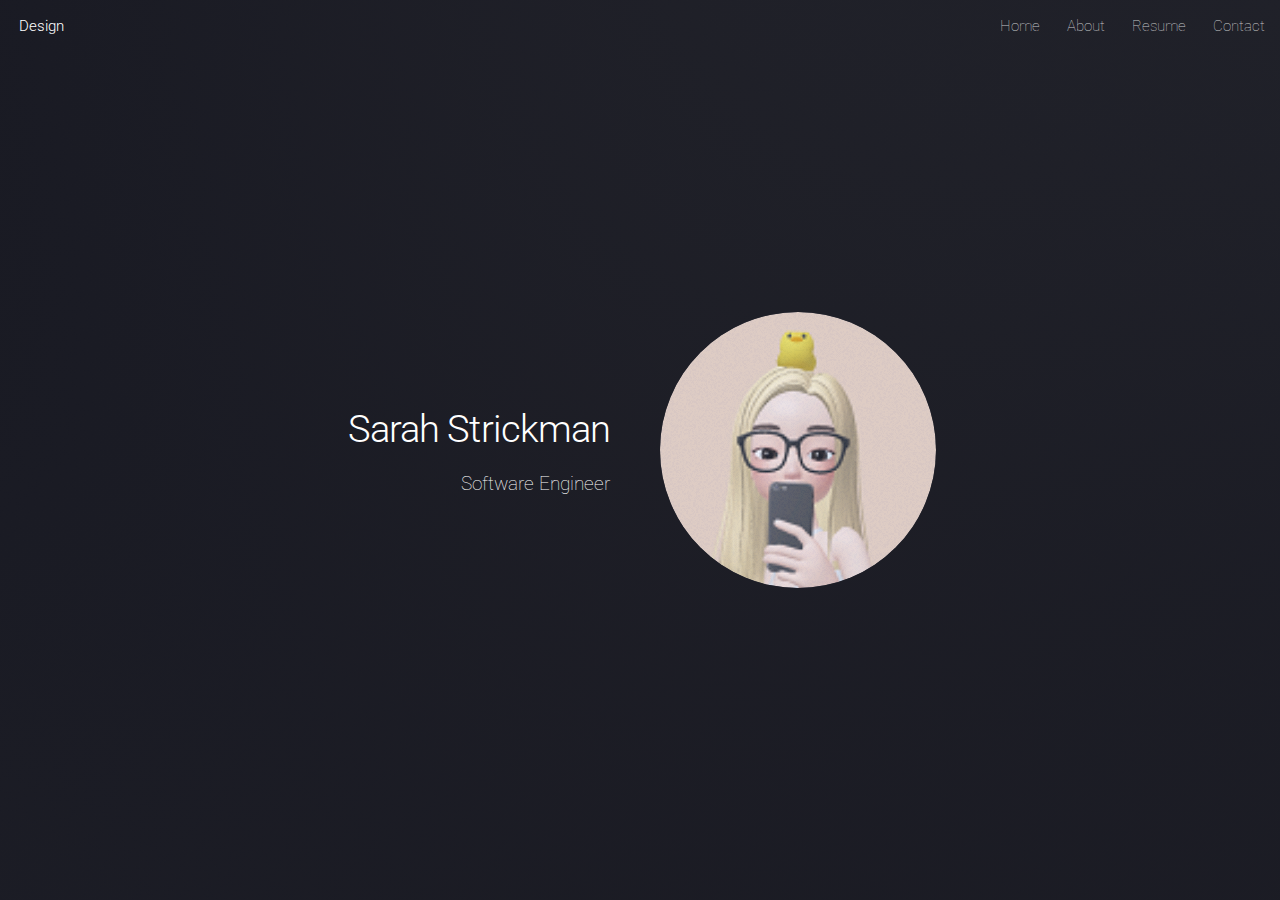
==== index.html @ 277a955d "menu re-organized" ====
<!DOCTYPE HTML>
<!--
	Landed by HTML5 UP
	html5up.net | @ajlkn
	Free for personal and commercial use under the CCA 3.0 license (html5up.net/license)
-->
<html>
	<head>
		<title>Sarah Strickman</title>
		<meta charset="utf-8" />
		<meta name="viewport" content="width=device-width, initial-scale=1, user-scalable=no" />
		<link rel="stylesheet" href="assets/css/main.css" />
		<noscript><link rel="stylesheet" href="assets/css/noscript.css" /></noscript>
	</head>
	<body class="is-preload landing">
		<div id="page-wrapper">

			<!-- Header -->
				<header id="header">
					<h1 id="logo"><a href="https://html5up.net/">Design</a></h1>
					<nav id="nav">
						<ul>
							<li><a href="index.html">Home</a></li>
							<li><a href="#">About</a></li>
							<li>
                <a href="elements.html">Resume</a>
                <ul>
									<li><a href="left-sidebar.html">Education</a></li>
									<li><a href="right-sidebar.html">Experience</a></li>
									<li><a href="no-sidebar.html">Projects</a></li>
									<li>
										<a href="#">Submenu</a>
										<ul>
											<li><a href="#">Option 1</a></li>
											<li><a href="#">Option 2</a></li>
											<li><a href="#">Option 3</a></li>
											<li><a href="#">Option 4</a></li>
										</ul>
									</li>
								</ul>
              </li>
              <li><a href="index.html">Contact</a></li>
							<!-- <li><a href="https://www.linkedin.com/in/sarahstrickman" class="button primary">LinkedIn</a></li> -->
						</ul>
					</nav>
				</header>

			<!-- Banner -->
				<section id="banner">
					<div class="content">
						<header>
							<h2>Sarah Strickman</h2>
							<p>Software Engineer</p>
						</header>
						<span class="image"><img src="images/avatar-zepeto.png" alt="" /></span>
					</div>
					<!-- <a href="#one" class="goto-next scrolly">Next</a> -->
				</section>

			<!-- One -->
				<!-- <section id="one" class="spotlight style1 bottom">
					<span class="image fit main"><img src="images/pic02.jpg" alt="" /></span>
					<div class="content">
						<div class="container">
							<div class="row">
								<div class="col-4 col-12-medium">
									<header>
										<h2>Odio faucibus ipsum integer consequat</h2>
										<p>Nascetur eu nibh vestibulum amet gravida nascetur praesent</p>
									</header>
								</div>
								<div class="col-4 col-12-medium">
									<p>Feugiat accumsan lorem eu ac lorem amet sed accumsan donec.
									Blandit orci porttitor semper. Arcu phasellus tortor enim mi
									nisi praesent dolor adipiscing. Integer mi sed nascetur cep aliquet
									augue varius tempus lobortis porttitor accumsan consequat
									adipiscing lorem dolor.</p>
								</div>
								<div class="col-4 col-12-medium">
									<p>Morbi enim nascetur et placerat lorem sed iaculis neque ante
									adipiscing adipiscing metus massa. Blandit orci porttitor semper.
									Arcu phasellus tortor enim mi mi nisi praesent adipiscing. Integer
									mi sed nascetur cep aliquet augue varius tempus. Feugiat lorem
									ipsum dolor nullam.</p>
								</div>
							</div>
						</div>
					</div>
					<a href="#two" class="goto-next scrolly">Next</a>
				</section> -->

			<!-- Two -->
				<!-- <section id="two" class="spotlight style2 right">
					<span class="image fit main"><img src="images/pic03.jpg" alt="" /></span>
					<div class="content">
						<header>
							<h2>Interdum amet non magna accumsan</h2>
							<p>Nunc commodo accumsan eget id nisi eu col volutpat magna</p>
						</header>
						<p>Feugiat accumsan lorem eu ac lorem amet ac arcu phasellus tortor enim mi mi nisi praesent adipiscing. Integer mi sed nascetur cep aliquet augue varius tempus lobortis porttitor lorem et accumsan consequat adipiscing lorem.</p>
						<ul class="actions">
							<li><a href="#" class="button">Learn More</a></li>
						</ul>
					</div>
					<a href="#three" class="goto-next scrolly">Next</a>
				</section> -->

			<!-- Three -->
				<!-- <section id="three" class="spotlight style3 left">
					<span class="image fit main bottom"><img src="images/pic04.jpg" alt="" /></span>
					<div class="content">
						<header>
							<h2>Interdum felis blandit praesent sed augue</h2>
							<p>Accumsan integer ultricies aliquam vel massa sapien phasellus</p>
						</header>
						<p>Feugiat accumsan lorem eu ac lorem amet ac arcu phasellus tortor enim mi mi nisi praesent adipiscing. Integer mi sed nascetur cep aliquet augue varius tempus lobortis porttitor lorem et accumsan consequat adipiscing lorem.</p>
						<ul class="actions">
							<li><a href="#" class="button">Learn More</a></li>
						</ul>
					</div>
					<a href="#four" class="goto-next scrolly">Next</a>
				</section> -->

			<!-- Four -->
				<!-- <section id="four" class="wrapper style1 special fade-up">
					<div class="container">
						<header class="major">
							<h2>Accumsan sed tempus adipiscing blandit</h2>
							<p>Iaculis ac volutpat vis non enim gravida nisi faucibus posuere arcu consequat</p>
						</header>
						<div class="box alt">
							<div class="row gtr-uniform">
								<section class="col-4 col-6-medium col-12-xsmall">
									<span class="icon solid alt major fa-chart-area"></span>
									<h3>Ipsum sed commodo</h3>
									<p>Feugiat accumsan lorem eu ac lorem amet accumsan donec. Blandit orci porttitor.</p>
								</section>
								<section class="col-4 col-6-medium col-12-xsmall">
									<span class="icon solid alt major fa-comment"></span>
									<h3>Eleifend lorem ornare</h3>
									<p>Feugiat accumsan lorem eu ac lorem amet accumsan donec. Blandit orci porttitor.</p>
								</section>
								<section class="col-4 col-6-medium col-12-xsmall">
									<span class="icon solid alt major fa-flask"></span>
									<h3>Cubilia cep lobortis</h3>
									<p>Feugiat accumsan lorem eu ac lorem amet accumsan donec. Blandit orci porttitor.</p>
								</section>
								<section class="col-4 col-6-medium col-12-xsmall">
									<span class="icon solid alt major fa-paper-plane"></span>
									<h3>Non semper interdum</h3>
									<p>Feugiat accumsan lorem eu ac lorem amet accumsan donec. Blandit orci porttitor.</p>
								</section>
								<section class="col-4 col-6-medium col-12-xsmall">
									<span class="icon solid alt major fa-file"></span>
									<h3>Odio laoreet accumsan</h3>
									<p>Feugiat accumsan lorem eu ac lorem amet accumsan donec. Blandit orci porttitor.</p>
								</section>
								<section class="col-4 col-6-medium col-12-xsmall">
									<span class="icon solid alt major fa-lock"></span>
									<h3>Massa arcu accumsan</h3>
									<p>Feugiat accumsan lorem eu ac lorem amet accumsan donec. Blandit orci porttitor.</p>
								</section>
							</div>
						</div>
						<footer class="major">
							<ul class="actions special">
								<li><a href="#" class="button">Magna sed feugiat</a></li>
							</ul>
						</footer>
					</div>
				</section> -->

			<!-- Five -->
				<!-- <section id="five" class="wrapper style2 special fade">
					<div class="container">
						<header>
							<h2>Magna faucibus lorem diam</h2>
							<p>Ante metus praesent faucibus ante integer id accumsan eleifend</p>
						</header>
						<form method="post" action="#" class="cta">
							<div class="row gtr-uniform gtr-50">
								<div class="col-8 col-12-xsmall"><input type="email" name="email" id="email" placeholder="Your Email Address" /></div>
								<div class="col-4 col-12-xsmall"><input type="submit" value="Get Started" class="fit primary" /></div>
							</div>
						</form>
					</div>
				</section> -->

			<!-- Footer -->
				<!-- <footer id="footer">
					<ul class="icons">
						<li><a href="#" class="icon brands alt fa-twitter"><span class="label">Twitter</span></a></li>
						<li><a href="#" class="icon brands alt fa-facebook-f"><span class="label">Facebook</span></a></li>
						<li><a href="#" class="icon brands alt fa-linkedin-in"><span class="label">LinkedIn</span></a></li>
						<li><a href="#" class="icon brands alt fa-instagram"><span class="label">Instagram</span></a></li>
						<li><a href="#" class="icon brands alt fa-github"><span class="label">GitHub</span></a></li>
						<li><a href="#" class="icon solid alt fa-envelope"><span class="label">Email</span></a></li>
					</ul>
					<ul class="copyright">
						<li>&copy; Untitled. All rights reserved.</li><li>Design: <a href="http://html5up.net">HTML5 UP</a></li>
					</ul>
				</footer> -->

		</div>

		<!-- Scripts -->
			<script src="assets/js/jquery.min.js"></script>
			<script src="assets/js/jquery.scrolly.min.js"></script>
			<script src="assets/js/jquery.dropotron.min.js"></script>
			<script src="assets/js/jquery.scrollex.min.js"></script>
			<script src="assets/js/browser.min.js"></script>
			<script src="assets/js/breakpoints.min.js"></script>
			<script src="assets/js/util.js"></script>
			<script src="assets/js/main.js"></script>

	</body>
</html>
---- assets/css/main.css ----
@import url("fontawesome-all.min.css");
@import url("https://fonts.googleapis.com/css?family=Roboto:100,300,100italic,300italic");

/*
	Landed by HTML5 UP
	html5up.net | @ajlkn
	Free for personal and commercial use under the CCA 3.0 license (html5up.net/license)
*/

html, body, div, span, applet, object,
iframe, h1, h2, h3, h4, h5, h6, p, blockquote,
pre, a, abbr, acronym, address, big, cite,
code, del, dfn, em, img, ins, kbd, q, s, samp,
small, strike, strong, sub, sup, tt, var, b,
u, i, center, dl, dt, dd, ol, ul, li, fieldset,
form, label, legend, table, caption, tbody,
tfoot, thead, tr, th, td, article, aside,
canvas, details, embed, figure, figcaption,
footer, header, hgroup, menu, nav, output, ruby,
section, summary, time, mark, audio, video {
	margin: 0;
	padding: 0;
	border: 0;
	font-size: 100%;
	font: inherit;
	vertical-align: baseline;}

article, aside, details, figcaption, figure,
footer, header, hgroup, menu, nav, section {
	display: block;}

body {
	line-height: 1;
}

ol, ul {
	list-style: none;
}

blockquote, q {
	quotes: none;
}

	blockquote:before, blockquote:after, q:before, q:after {
		content: '';
		content: none;
	}

table {
	border-collapse: collapse;
	border-spacing: 0;
}

body {
	-webkit-text-size-adjust: none;
}

mark {
	background-color: transparent;
	color: inherit;
}

input::-moz-focus-inner {
	border: 0;
	padding: 0;
}

input, select, textarea {
	-moz-appearance: none;
	-webkit-appearance: none;
	-ms-appearance: none;
	appearance: none;
}

/* Basic */

	html {
		box-sizing: border-box;
	}

	*, *:before, *:after {
		box-sizing: inherit;
	}

	html, body {
		background: #1c1d26;
	}

	body.is-preload *, body.is-preload *:before, body.is-preload *:after {
		-moz-animation: none !important;
		-webkit-animation: none !important;
		-ms-animation: none !important;
		animation: none !important;
		-moz-transition: none !important;
		-webkit-transition: none !important;
		-ms-transition: none !important;
		transition: none !important;
	}

	body, input, select, textarea {
		color: rgba(255, 255, 255, 0.75);
		font-family: "Roboto", Helvetica, sans-serif;
		font-size: 15pt;
		font-weight: 100;
		line-height: 1.75em;
	}

	a {
		-moz-transition: border-color 0.2s ease-in-out, color 0.2s ease-in-out;
		-webkit-transition: border-color 0.2s ease-in-out, color 0.2s ease-in-out;
		-ms-transition: border-color 0.2s ease-in-out, color 0.2s ease-in-out;
		transition: border-color 0.2s ease-in-out, color 0.2s ease-in-out;
		border-bottom: dotted 1px;
		color: #e44c65;
		text-decoration: none;
	}

		a:hover {
			color: #e44c65 !important;
			border-bottom-color: transparent;
		}

	strong, b {
		color: #ffffff;
		font-weight: 300;
	}

	em, i {
		font-style: italic;
	}

	p {
		margin: 0 0 2em 0;
	}

	h1, h2, h3, h4, h5, h6 {
		color: #ffffff;
		font-weight: 300;
		line-height: 1em;
		margin: 0 0 1em 0;
	}

		h1 a, h2 a, h3 a, h4 a, h5 a, h6 a {
			color: inherit;
			border: 0;
		}

	h2 {
		font-size: 2em;
		line-height: 1.5em;
		letter-spacing: -0.025em;
	}

	h3 {
		font-size: 1.35em;
		line-height: 1.5em;
	}

	h4 {
		font-size: 1.1em;
		line-height: 1.5em;
	}

	h5 {
		font-size: 0.9em;
		line-height: 1.5em;
	}

	h6 {
		font-size: 0.7em;
		line-height: 1.5em;
	}

	sub {
		font-size: 0.8em;
		position: relative;
		top: 0.5em;
	}

	sup {
		font-size: 0.8em;
		position: relative;
		top: -0.5em;
	}

	hr {
		border: 0;
		border-bottom: solid 1px rgba(255, 255, 255, 0.3);
		margin: 3em 0;
	}

		hr.major {
			margin: 4em 0;
		}

	blockquote {
		border-left: solid 4px rgba(255, 255, 255, 0.3);
		font-style: italic;
		margin: 0 0 2em 0;
		padding: 0.5em 0 0.5em 2em;
	}

	code {
		background: rgba(255, 255, 255, 0.075);
		border-radius: 4px;
		font-family: "Courier New", monospace;
		font-size: 0.9em;
		margin: 0 0.25em;
		padding: 0.25em 0.65em;
	}

	pre {
		-webkit-overflow-scrolling: touch;
		font-family: "Courier New", monospace;
		font-size: 0.9em;
		margin: 0 0 2em 0;
	}

		pre code {
			display: block;
			line-height: 1.75em;
			padding: 1em 1.5em;
			overflow-x: auto;
		}

	.align-left {
		text-align: left;
	}

	.align-center {
		text-align: center;
	}

	.align-right {
		text-align: right;
	}

/* Loader */

	@-moz-keyframes spinner-show {
		0% {
			opacity: 0;
		}

		100% {
			opacity: 1;
		}
	}

	@-webkit-keyframes spinner-show {
		0% {
			opacity: 0;
		}

		100% {
			opacity: 1;
		}
	}

	@-ms-keyframes spinner-show {
		0% {
			opacity: 0;
		}

		100% {
			opacity: 1;
		}
	}

	@keyframes spinner-show {
		0% {
			opacity: 0;
		}

		100% {
			opacity: 1;
		}
	}

	@-moz-keyframes spinner-hide {
		0% {
			color: rgba(255, 255, 255, 0.15);
			z-index: 100001;
			-moz-transform: scale(1) rotate(0deg);
			-webkit-transform: scale(1) rotate(0deg);
			-ms-transform: scale(1) rotate(0deg);
			transform: scale(1) rotate(0deg);
		}

		99% {
			color: #1c1d26;
			z-index: 100001;
			-moz-transform: scale(0.5) rotate(360deg);
			-webkit-transform: scale(0.5) rotate(360deg);
			-ms-transform: scale(0.5) rotate(360deg);
			transform: scale(0.5) rotate(360deg);
		}

		100% {
			color: #1c1d26;
			z-index: -1;
			-moz-transform: scale(0.5) rotate(360deg);
			-webkit-transform: scale(0.5) rotate(360deg);
			-ms-transform: scale(0.5) rotate(360deg);
			transform: scale(0.5) rotate(360deg);
		}
	}

	@-webkit-keyframes spinner-hide {
		0% {
			color: rgba(255, 255, 255, 0.15);
			z-index: 100001;
			-moz-transform: scale(1) rotate(0deg);
			-webkit-transform: scale(1) rotate(0deg);
			-ms-transform: scale(1) rotate(0deg);
			transform: scale(1) rotate(0deg);
		}

		99% {
			color: #1c1d26;
			z-index: 100001;
			-moz-transform: scale(0.5) rotate(360deg);
			-webkit-transform: scale(0.5) rotate(360deg);
			-ms-transform: scale(0.5) rotate(360deg);
			transform: scale(0.5) rotate(360deg);
		}

		100% {
			color: #1c1d26;
			z-index: -1;
			-moz-transform: scale(0.5) rotate(360deg);
			-webkit-transform: scale(0.5) rotate(360deg);
			-ms-transform: scale(0.5) rotate(360deg);
			transform: scale(0.5) rotate(360deg);
		}
	}

	@-ms-keyframes spinner-hide {
		0% {
			color: rgba(255, 255, 255, 0.15);
			z-index: 100001;
			-moz-transform: scale(1) rotate(0deg);
			-webkit-transform: scale(1) rotate(0deg);
			-ms-transform: scale(1) rotate(0deg);
			transform: scale(1) rotate(0deg);
		}

		99% {
			color: #1c1d26;
			z-index: 100001;
			-moz-transform: scale(0.5) rotate(360deg);
			-webkit-transform: scale(0.5) rotate(360deg);
			-ms-transform: scale(0.5) rotate(360deg);
			transform: scale(0.5) rotate(360deg);
		}

		100% {
			color: #1c1d26;
			z-index: -1;
			-moz-transform: scale(0.5) rotate(360deg);
			-webkit-transform: scale(0.5) rotate(360deg);
			-ms-transform: scale(0.5) rotate(360deg);
			transform: scale(0.5) rotate(360deg);
		}
	}

	@keyframes spinner-hide {
		0% {
			color: rgba(255, 255, 255, 0.15);
			z-index: 100001;
			-moz-transform: scale(1) rotate(0deg);
			-webkit-transform: scale(1) rotate(0deg);
			-ms-transform: scale(1) rotate(0deg);
			transform: scale(1) rotate(0deg);
		}

		99% {
			color: #1c1d26;
			z-index: 100001;
			-moz-transform: scale(0.5) rotate(360deg);
			-webkit-transform: scale(0.5) rotate(360deg);
			-ms-transform: scale(0.5) rotate(360deg);
			transform: scale(0.5) rotate(360deg);
		}

		100% {
			color: #1c1d26;
			z-index: -1;
			-moz-transform: scale(0.5) rotate(360deg);
			-webkit-transform: scale(0.5) rotate(360deg);
			-ms-transform: scale(0.5) rotate(360deg);
			transform: scale(0.5) rotate(360deg);
		}
	}

	@-moz-keyframes spinner-rotate {
		0% {
			-moz-transform: scale(1) rotate(0deg);
			-webkit-transform: scale(1) rotate(0deg);
			-ms-transform: scale(1) rotate(0deg);
			transform: scale(1) rotate(0deg);
		}

		100% {
			-moz-transform: scale(1) rotate(360deg);
			-webkit-transform: scale(1) rotate(360deg);
			-ms-transform: scale(1) rotate(360deg);
			transform: scale(1) rotate(360deg);
		}
	}

	@-webkit-keyframes spinner-rotate {
		0% {
			-moz-transform: scale(1) rotate(0deg);
			-webkit-transform: scale(1) rotate(0deg);
			-ms-transform: scale(1) rotate(0deg);
			transform: scale(1) rotate(0deg);
		}

		100% {
			-moz-transform: scale(1) rotate(360deg);
			-webkit-transform: scale(1) rotate(360deg);
			-ms-transform: scale(1) rotate(360deg);
			transform: scale(1) rotate(360deg);
		}
	}

	@-ms-keyframes spinner-rotate {
		0% {
			-moz-transform: scale(1) rotate(0deg);
			-webkit-transform: scale(1) rotate(0deg);
			-ms-transform: scale(1) rotate(0deg);
			transform: scale(1) rotate(0deg);
		}

		100% {
			-moz-transform: scale(1) rotate(360deg);
			-webkit-transform: scale(1) rotate(360deg);
			-ms-transform: scale(1) rotate(360deg);
			transform: scale(1) rotate(360deg);
		}
	}

	@keyframes spinner-rotate {
		0% {
			-moz-transform: scale(1) rotate(0deg);
			-webkit-transform: scale(1) rotate(0deg);
			-ms-transform: scale(1) rotate(0deg);
			transform: scale(1) rotate(0deg);
		}

		100% {
			-moz-transform: scale(1) rotate(360deg);
			-webkit-transform: scale(1) rotate(360deg);
			-ms-transform: scale(1) rotate(360deg);
			transform: scale(1) rotate(360deg);
		}
	}

	@-moz-keyframes overlay-hide {
		0% {
			opacity: 1;
			z-index: 100000;
		}

		15% {
			opacity: 1;
			z-index: 100000;
		}

		99% {
			opacity: 0;
			z-index: 100000;
		}

		100% {
			opacity: 0;
			z-index: -1;
		}
	}

	@-webkit-keyframes overlay-hide {
		0% {
			opacity: 1;
			z-index: 100000;
		}

		15% {
			opacity: 1;
			z-index: 100000;
		}

		99% {
			opacity: 0;
			z-index: 100000;
		}

		100% {
			opacity: 0;
			z-index: -1;
		}
	}

	@-ms-keyframes overlay-hide {
		0% {
			opacity: 1;
			z-index: 100000;
		}

		15% {
			opacity: 1;
			z-index: 100000;
		}

		99% {
			opacity: 0;
			z-index: 100000;
		}

		100% {
			opacity: 0;
			z-index: -1;
		}
	}

	@keyframes overlay-hide {
		0% {
			opacity: 1;
			z-index: 100000;
		}

		15% {
			opacity: 1;
			z-index: 100000;
		}

		99% {
			opacity: 0;
			z-index: 100000;
		}

		100% {
			opacity: 0;
			z-index: -1;
		}
	}

	body.landing {
		text-decoration: none;
	}

		body.landing:before {
			-moz-osx-font-smoothing: grayscale;
			-webkit-font-smoothing: antialiased;
			display: inline-block;
			font-style: normal;
			font-variant: normal;
			text-rendering: auto;
			line-height: 1;
			text-transform: none !important;
			font-family: 'Font Awesome 5 Free';
			font-weight: 900;
		}

		body.landing:before {
			-moz-animation: spinner-show 1.5s 1 0.25s ease forwards, spinner-hide 0.25s ease-in-out forwards !important;
			-webkit-animation: spinner-show 1.5s 1 0.25s ease forwards, spinner-hide 0.25s ease-in-out forwards !important;
			-ms-animation: spinner-show 1.5s 1 0.25s ease forwards, spinner-hide 0.25s ease-in-out forwards !important;
			animation: spinner-show 1.5s 1 0.25s ease forwards, spinner-hide 0.25s ease-in-out forwards !important;
			-moz-transform-origin: 50% 50%;
			-webkit-transform-origin: 50% 50%;
			-ms-transform-origin: 50% 50%;
			transform-origin: 50% 50%;
			color: rgba(255, 255, 255, 0.15);
			content: '\f1ce';
			cursor: default;
			display: block;
			font-size: 2em;
			height: 2em;
			left: 50%;
			line-height: 2em;
			margin: -1em 0 0 -1em;
			opacity: 0;
			position: fixed;
			text-align: center;
			top: 50%;
			width: 2em;
			z-index: -1;
		}

		body.landing:after {
			-moz-animation: overlay-hide 1.5s ease-in forwards !important;
			-webkit-animation: overlay-hide 1.5s ease-in forwards !important;
			-ms-animation: overlay-hide 1.5s ease-in forwards !important;
			animation: overlay-hide 1.5s ease-in forwards !important;
			background: #1c1d26;
			content: '';
			display: block;
			height: 100%;
			left: 0;
			opacity: 0;
			position: fixed;
			top: 0;
			width: 100%;
			z-index: -1;
		}

		body.landing.is-preload:before {
			-moz-animation: spinner-show 1.5s 1 0.25s ease forwards, spinner-rotate 0.75s infinite linear !important;
			-webkit-animation: spinner-show 1.5s 1 0.25s ease forwards, spinner-rotate 0.75s infinite linear !important;
			-ms-animation: spinner-show 1.5s 1 0.25s ease forwards, spinner-rotate 0.75s infinite linear !important;
			animation: spinner-show 1.5s 1 0.25s ease forwards, spinner-rotate 0.75s infinite linear !important;
			z-index: 100001;
		}

		body.landing.is-preload:after {
			-moz-animation: none !important;
			-webkit-animation: none !important;
			-ms-animation: none !important;
			animation: none !important;
			opacity: 1;
			z-index: 100000;
		}

	@media (-webkit-min-device-pixel-ratio: 2) {

		body.landing:before {
			line-height: 2.025em;
		}

	}

/* Container */

	.container {
		margin: 0 auto;
		max-width: calc(100% - 4em);
		width: 70em;
	}

		.container.xsmall {
			width: 17.5em;
		}

		.container.small {
			width: 35em;
		}

		.container.medium {
			width: 52.5em;
		}

		.container.large {
			width: 87.5em;
		}

		.container.xlarge {
			width: 105em;
		}

		.container.max {
			width: 100%;
		}

		@media screen and (max-width: 1280px) {

			.container {
				width: 90%;
				max-width: 100%;
			}

		}

		@media screen and (max-width: 980px) {

			.container {
				width: 100% !important;
			}

		}

/* Row */

	.row {
		display: flex;
		flex-wrap: wrap;
		box-sizing: border-box;
		align-items: stretch;
	}

		.row > * {
			box-sizing: border-box;
		}

		.row.gtr-uniform > * > :last-child {
			margin-bottom: 0;
		}

		.row.aln-left {
			justify-content: flex-start;
		}

		.row.aln-center {
			justify-content: center;
		}

		.row.aln-right {
			justify-content: flex-end;
		}

		.row.aln-top {
			align-items: flex-start;
		}

		.row.aln-middle {
			align-items: center;
		}

		.row.aln-bottom {
			align-items: flex-end;
		}

		.row > .imp {
			order: -1;
		}

		.row > .col-1 {
			width: 8.33333%;
		}

		.row > .off-1 {
			margin-left: 8.33333%;
		}

		.row > .col-2 {
			width: 16.66667%;
		}

		.row > .off-2 {
			margin-left: 16.66667%;
		}

		.row > .col-3 {
			width: 25%;
		}

		.row > .off-3 {
			margin-left: 25%;
		}

		.row > .col-4 {
			width: 33.33333%;
		}

		.row > .off-4 {
			margin-left: 33.33333%;
		}

		.row > .col-5 {
			width: 41.66667%;
		}

		.row > .off-5 {
			margin-left: 41.66667%;
		}

		.row > .col-6 {
			width: 50%;
		}

		.row > .off-6 {
			margin-left: 50%;
		}

		.row > .col-7 {
			width: 58.33333%;
		}

		.row > .off-7 {
			margin-left: 58.33333%;
		}

		.row > .col-8 {
			width: 66.66667%;
		}

		.row > .off-8 {
			margin-left: 66.66667%;
		}

		.row > .col-9 {
			width: 75%;
		}

		.row > .off-9 {
			margin-left: 75%;
		}

		.row > .col-10 {
			width: 83.33333%;
		}

		.row > .off-10 {
			margin-left: 83.33333%;
		}

		.row > .col-11 {
			width: 91.66667%;
		}

		.row > .off-11 {
			margin-left: 91.66667%;
		}

		.row > .col-12 {
			width: 100%;
		}

		.row > .off-12 {
			margin-left: 100%;
		}

		.row.gtr-0 {
			margin-top: 0;
			margin-left: 0em;
		}

			.row.gtr-0 > * {
				padding: 0 0 0 0em;
			}

			.row.gtr-0.gtr-uniform {
				margin-top: 0em;
			}

				.row.gtr-0.gtr-uniform > * {
					padding-top: 0em;
				}

		.row.gtr-25 {
			margin-top: 0;
			margin-left: -0.625em;
		}

			.row.gtr-25 > * {
				padding: 0 0 0 0.625em;
			}

			.row.gtr-25.gtr-uniform {
				margin-top: -0.625em;
			}

				.row.gtr-25.gtr-uniform > * {
					padding-top: 0.625em;
				}

		.row.gtr-50 {
			margin-top: 0;
			margin-left: -1.25em;
		}

			.row.gtr-50 > * {
				padding: 0 0 0 1.25em;
			}

			.row.gtr-50.gtr-uniform {
				margin-top: -1.25em;
			}

				.row.gtr-50.gtr-uniform > * {
					padding-top: 1.25em;
				}

		.row {
			margin-top: 0;
			margin-left: -2.5em;
		}

			.row > * {
				padding: 0 0 0 2.5em;
			}

			.row.gtr-uniform {
				margin-top: -2.5em;
			}

				.row.gtr-uniform > * {
					padding-top: 2.5em;
				}

		.row.gtr-150 {
			margin-top: 0;
			margin-left: -3.75em;
		}

			.row.gtr-150 > * {
				padding: 0 0 0 3.75em;
			}

			.row.gtr-150.gtr-uniform {
				margin-top: -3.75em;
			}

				.row.gtr-150.gtr-uniform > * {
					padding-top: 3.75em;
				}

		.row.gtr-200 {
			margin-top: 0;
			margin-left: -5em;
		}

			.row.gtr-200 > * {
				padding: 0 0 0 5em;
			}

			.row.gtr-200.gtr-uniform {
				margin-top: -5em;
			}

				.row.gtr-200.gtr-uniform > * {
					padding-top: 5em;
				}

		@media screen and (max-width: 1680px) {

			.row {
				display: flex;
				flex-wrap: wrap;
				box-sizing: border-box;
				align-items: stretch;
			}

				.row > * {
					box-sizing: border-box;
				}

				.row.gtr-uniform > * > :last-child {
					margin-bottom: 0;
				}

				.row.aln-left {
					justify-content: flex-start;
				}

				.row.aln-center {
					justify-content: center;
				}

				.row.aln-right {
					justify-content: flex-end;
				}

				.row.aln-top {
					align-items: flex-start;
				}

				.row.aln-middle {
					align-items: center;
				}

				.row.aln-bottom {
					align-items: flex-end;
				}

				.row > .imp-xlarge {
					order: -1;
				}

				.row > .col-1-xlarge {
					width: 8.33333%;
				}

				.row > .off-1-xlarge {
					margin-left: 8.33333%;
				}

				.row > .col-2-xlarge {
					width: 16.66667%;
				}

				.row > .off-2-xlarge {
					margin-left: 16.66667%;
				}

				.row > .col-3-xlarge {
					width: 25%;
				}

				.row > .off-3-xlarge {
					margin-left: 25%;
				}

				.row > .col-4-xlarge {
					width: 33.33333%;
				}

				.row > .off-4-xlarge {
					margin-left: 33.33333%;
				}

				.row > .col-5-xlarge {
					width: 41.66667%;
				}

				.row > .off-5-xlarge {
					margin-left: 41.66667%;
				}

				.row > .col-6-xlarge {
					width: 50%;
				}

				.row > .off-6-xlarge {
					margin-left: 50%;
				}

				.row > .col-7-xlarge {
					width: 58.33333%;
				}

				.row > .off-7-xlarge {
					margin-left: 58.33333%;
				}

				.row > .col-8-xlarge {
					width: 66.66667%;
				}

				.row > .off-8-xlarge {
					margin-left: 66.66667%;
				}

				.row > .col-9-xlarge {
					width: 75%;
				}

				.row > .off-9-xlarge {
					margin-left: 75%;
				}

				.row > .col-10-xlarge {
					width: 83.33333%;
				}

				.row > .off-10-xlarge {
					margin-left: 83.33333%;
				}

				.row > .col-11-xlarge {
					width: 91.66667%;
				}

				.row > .off-11-xlarge {
					margin-left: 91.66667%;
				}

				.row > .col-12-xlarge {
					width: 100%;
				}

				.row > .off-12-xlarge {
					margin-left: 100%;
				}

				.row.gtr-0 {
					margin-top: 0;
					margin-left: 0em;
				}

					.row.gtr-0 > * {
						padding: 0 0 0 0em;
					}

					.row.gtr-0.gtr-uniform {
						margin-top: 0em;
					}

						.row.gtr-0.gtr-uniform > * {
							padding-top: 0em;
						}

				.row.gtr-25 {
					margin-top: 0;
					margin-left: -0.625em;
				}

					.row.gtr-25 > * {
						padding: 0 0 0 0.625em;
					}

					.row.gtr-25.gtr-uniform {
						margin-top: -0.625em;
					}

						.row.gtr-25.gtr-uniform > * {
							padding-top: 0.625em;
						}

				.row.gtr-50 {
					margin-top: 0;
					margin-left: -1.25em;
				}

					.row.gtr-50 > * {
						padding: 0 0 0 1.25em;
					}

					.row.gtr-50.gtr-uniform {
						margin-top: -1.25em;
					}

						.row.gtr-50.gtr-uniform > * {
							padding-top: 1.25em;
						}

				.row {
					margin-top: 0;
					margin-left: -2.5em;
				}

					.row > * {
						padding: 0 0 0 2.5em;
					}

					.row.gtr-uniform {
						margin-top: -2.5em;
					}

						.row.gtr-uniform > * {
							padding-top: 2.5em;
						}

				.row.gtr-150 {
					margin-top: 0;
					margin-left: -3.75em;
				}

					.row.gtr-150 > * {
						padding: 0 0 0 3.75em;
					}

					.row.gtr-150.gtr-uniform {
						margin-top: -3.75em;
					}

						.row.gtr-150.gtr-uniform > * {
							padding-top: 3.75em;
						}

				.row.gtr-200 {
					margin-top: 0;
					margin-left: -5em;
				}

					.row.gtr-200 > * {
						padding: 0 0 0 5em;
					}

					.row.gtr-200.gtr-uniform {
						margin-top: -5em;
					}

						.row.gtr-200.gtr-uniform > * {
							padding-top: 5em;
						}

		}

		@media screen and (max-width: 1280px) {

			.row {
				display: flex;
				flex-wrap: wrap;
				box-sizing: border-box;
				align-items: stretch;
			}

				.row > * {
					box-sizing: border-box;
				}

				.row.gtr-uniform > * > :last-child {
					margin-bottom: 0;
				}

				.row.aln-left {
					justify-content: flex-start;
				}

				.row.aln-center {
					justify-content: center;
				}

				.row.aln-right {
					justify-content: flex-end;
				}

				.row.aln-top {
					align-items: flex-start;
				}

				.row.aln-middle {
					align-items: center;
				}

				.row.aln-bottom {
					align-items: flex-end;
				}

				.row > .imp-large {
					order: -1;
				}

				.row > .col-1-large {
					width: 8.33333%;
				}

				.row > .off-1-large {
					margin-left: 8.33333%;
				}

				.row > .col-2-large {
					width: 16.66667%;
				}

				.row > .off-2-large {
					margin-left: 16.66667%;
				}

				.row > .col-3-large {
					width: 25%;
				}

				.row > .off-3-large {
					margin-left: 25%;
				}

				.row > .col-4-large {
					width: 33.33333%;
				}

				.row > .off-4-large {
					margin-left: 33.33333%;
				}

				.row > .col-5-large {
					width: 41.66667%;
				}

				.row > .off-5-large {
					margin-left: 41.66667%;
				}

				.row > .col-6-large {
					width: 50%;
				}

				.row > .off-6-large {
					margin-left: 50%;
				}

				.row > .col-7-large {
					width: 58.33333%;
				}

				.row > .off-7-large {
					margin-left: 58.33333%;
				}

				.row > .col-8-large {
					width: 66.66667%;
				}

				.row > .off-8-large {
					margin-left: 66.66667%;
				}

				.row > .col-9-large {
					width: 75%;
				}

				.row > .off-9-large {
					margin-left: 75%;
				}

				.row > .col-10-large {
					width: 83.33333%;
				}

				.row > .off-10-large {
					margin-left: 83.33333%;
				}

				.row > .col-11-large {
					width: 91.66667%;
				}

				.row > .off-11-large {
					margin-left: 91.66667%;
				}

				.row > .col-12-large {
					width: 100%;
				}

				.row > .off-12-large {
					margin-left: 100%;
				}

				.row.gtr-0 {
					margin-top: 0;
					margin-left: 0em;
				}

					.row.gtr-0 > * {
						padding: 0 0 0 0em;
					}

					.row.gtr-0.gtr-uniform {
						margin-top: 0em;
					}

						.row.gtr-0.gtr-uniform > * {
							padding-top: 0em;
						}

				.row.gtr-25 {
					margin-top: 0;
					margin-left: -0.625em;
				}

					.row.gtr-25 > * {
						padding: 0 0 0 0.625em;
					}

					.row.gtr-25.gtr-uniform {
						margin-top: -0.625em;
					}

						.row.gtr-25.gtr-uniform > * {
							padding-top: 0.625em;
						}

				.row.gtr-50 {
					margin-top: 0;
					margin-left: -1.25em;
				}

					.row.gtr-50 > * {
						padding: 0 0 0 1.25em;
					}

					.row.gtr-50.gtr-uniform {
						margin-top: -1.25em;
					}

						.row.gtr-50.gtr-uniform > * {
							padding-top: 1.25em;
						}

				.row {
					margin-top: 0;
					margin-left: -2.5em;
				}

					.row > * {
						padding: 0 0 0 2.5em;
					}

					.row.gtr-uniform {
						margin-top: -2.5em;
					}

						.row.gtr-uniform > * {
							padding-top: 2.5em;
						}

				.row.gtr-150 {
					margin-top: 0;
					margin-left: -3.75em;
				}

					.row.gtr-150 > * {
						padding: 0 0 0 3.75em;
					}

					.row.gtr-150.gtr-uniform {
						margin-top: -3.75em;
					}

						.row.gtr-150.gtr-uniform > * {
							padding-top: 3.75em;
						}

				.row.gtr-200 {
					margin-top: 0;
					margin-left: -5em;
				}

					.row.gtr-200 > * {
						padding: 0 0 0 5em;
					}

					.row.gtr-200.gtr-uniform {
						margin-top: -5em;
					}

						.row.gtr-200.gtr-uniform > * {
							padding-top: 5em;
						}

		}

		@media screen and (max-width: 980px) {

			.row {
				display: flex;
				flex-wrap: wrap;
				box-sizing: border-box;
				align-items: stretch;
			}

				.row > * {
					box-sizing: border-box;
				}

				.row.gtr-uniform > * > :last-child {
					margin-bottom: 0;
				}

				.row.aln-left {
					justify-content: flex-start;
				}

				.row.aln-center {
					justify-content: center;
				}

				.row.aln-right {
					justify-content: flex-end;
				}

				.row.aln-top {
					align-items: flex-start;
				}

				.row.aln-middle {
					align-items: center;
				}

				.row.aln-bottom {
					align-items: flex-end;
				}

				.row > .imp-medium {
					order: -1;
				}

				.row > .col-1-medium {
					width: 8.33333%;
				}

				.row > .off-1-medium {
					margin-left: 8.33333%;
				}

				.row > .col-2-medium {
					width: 16.66667%;
				}

				.row > .off-2-medium {
					margin-left: 16.66667%;
				}

				.row > .col-3-medium {
					width: 25%;
				}

				.row > .off-3-medium {
					margin-left: 25%;
				}

				.row > .col-4-medium {
					width: 33.33333%;
				}

				.row > .off-4-medium {
					margin-left: 33.33333%;
				}

				.row > .col-5-medium {
					width: 41.66667%;
				}

				.row > .off-5-medium {
					margin-left: 41.66667%;
				}

				.row > .col-6-medium {
					width: 50%;
				}

				.row > .off-6-medium {
					margin-left: 50%;
				}

				.row > .col-7-medium {
					width: 58.33333%;
				}

				.row > .off-7-medium {
					margin-left: 58.33333%;
				}

				.row > .col-8-medium {
					width: 66.66667%;
				}

				.row > .off-8-medium {
					margin-left: 66.66667%;
				}

				.row > .col-9-medium {
					width: 75%;
				}

				.row > .off-9-medium {
					margin-left: 75%;
				}

				.row > .col-10-medium {
					width: 83.33333%;
				}

				.row > .off-10-medium {
					margin-left: 83.33333%;
				}

				.row > .col-11-medium {
					width: 91.66667%;
				}

				.row > .off-11-medium {
					margin-left: 91.66667%;
				}

				.row > .col-12-medium {
					width: 100%;
				}

				.row > .off-12-medium {
					margin-left: 100%;
				}

				.row.gtr-0 {
					margin-top: 0;
					margin-left: 0em;
				}

					.row.gtr-0 > * {
						padding: 0 0 0 0em;
					}

					.row.gtr-0.gtr-uniform {
						margin-top: 0em;
					}

						.row.gtr-0.gtr-uniform > * {
							padding-top: 0em;
						}

				.row.gtr-25 {
					margin-top: 0;
					margin-left: -0.625em;
				}

					.row.gtr-25 > * {
						padding: 0 0 0 0.625em;
					}

					.row.gtr-25.gtr-uniform {
						margin-top: -0.625em;
					}

						.row.gtr-25.gtr-uniform > * {
							padding-top: 0.625em;
						}

				.row.gtr-50 {
					margin-top: 0;
					margin-left: -1.25em;
				}

					.row.gtr-50 > * {
						padding: 0 0 0 1.25em;
					}

					.row.gtr-50.gtr-uniform {
						margin-top: -1.25em;
					}

						.row.gtr-50.gtr-uniform > * {
							padding-top: 1.25em;
						}

				.row {
					margin-top: 0;
					margin-left: -2.5em;
				}

					.row > * {
						padding: 0 0 0 2.5em;
					}

					.row.gtr-uniform {
						margin-top: -2.5em;
					}

						.row.gtr-uniform > * {
							padding-top: 2.5em;
						}

				.row.gtr-150 {
					margin-top: 0;
					margin-left: -3.75em;
				}

					.row.gtr-150 > * {
						padding: 0 0 0 3.75em;
					}

					.row.gtr-150.gtr-uniform {
						margin-top: -3.75em;
					}

						.row.gtr-150.gtr-uniform > * {
							padding-top: 3.75em;
						}

				.row.gtr-200 {
					margin-top: 0;
					margin-left: -5em;
				}

					.row.gtr-200 > * {
						padding: 0 0 0 5em;
					}

					.row.gtr-200.gtr-uniform {
						margin-top: -5em;
					}

						.row.gtr-200.gtr-uniform > * {
							padding-top: 5em;
						}

		}

		@media screen and (max-width: 736px) {

			.row {
				display: flex;
				flex-wrap: wrap;
				box-sizing: border-box;
				align-items: stretch;
			}

				.row > * {
					box-sizing: border-box;
				}

				.row.gtr-uniform > * > :last-child {
					margin-bottom: 0;
				}

				.row.aln-left {
					justify-content: flex-start;
				}

				.row.aln-center {
					justify-content: center;
				}

				.row.aln-right {
					justify-content: flex-end;
				}

				.row.aln-top {
					align-items: flex-start;
				}

				.row.aln-middle {
					align-items: center;
				}

				.row.aln-bottom {
					align-items: flex-end;
				}

				.row > .imp-small {
					order: -1;
				}

				.row > .col-1-small {
					width: 8.33333%;
				}

				.row > .off-1-small {
					margin-left: 8.33333%;
				}

				.row > .col-2-small {
					width: 16.66667%;
				}

				.row > .off-2-small {
					margin-left: 16.66667%;
				}

				.row > .col-3-small {
					width: 25%;
				}

				.row > .off-3-small {
					margin-left: 25%;
				}

				.row > .col-4-small {
					width: 33.33333%;
				}

				.row > .off-4-small {
					margin-left: 33.33333%;
				}

				.row > .col-5-small {
					width: 41.66667%;
				}

				.row > .off-5-small {
					margin-left: 41.66667%;
				}

				.row > .col-6-small {
					width: 50%;
				}

				.row > .off-6-small {
					margin-left: 50%;
				}

				.row > .col-7-small {
					width: 58.33333%;
				}

				.row > .off-7-small {
					margin-left: 58.33333%;
				}

				.row > .col-8-small {
					width: 66.66667%;
				}

				.row > .off-8-small {
					margin-left: 66.66667%;
				}

				.row > .col-9-small {
					width: 75%;
				}

				.row > .off-9-small {
					margin-left: 75%;
				}

				.row > .col-10-small {
					width: 83.33333%;
				}

				.row > .off-10-small {
					margin-left: 83.33333%;
				}

				.row > .col-11-small {
					width: 91.66667%;
				}

				.row > .off-11-small {
					margin-left: 91.66667%;
				}

				.row > .col-12-small {
					width: 100%;
				}

				.row > .off-12-small {
					margin-left: 100%;
				}

				.row.gtr-0 {
					margin-top: 0;
					margin-left: 0em;
				}

					.row.gtr-0 > * {
						padding: 0 0 0 0em;
					}

					.row.gtr-0.gtr-uniform {
						margin-top: 0em;
					}

						.row.gtr-0.gtr-uniform > * {
							padding-top: 0em;
						}

				.row.gtr-25 {
					margin-top: 0;
					margin-left: -0.625em;
				}

					.row.gtr-25 > * {
						padding: 0 0 0 0.625em;
					}

					.row.gtr-25.gtr-uniform {
						margin-top: -0.625em;
					}

						.row.gtr-25.gtr-uniform > * {
							padding-top: 0.625em;
						}

				.row.gtr-50 {
					margin-top: 0;
					margin-left: -1.25em;
				}

					.row.gtr-50 > * {
						padding: 0 0 0 1.25em;
					}

					.row.gtr-50.gtr-uniform {
						margin-top: -1.25em;
					}

						.row.gtr-50.gtr-uniform > * {
							padding-top: 1.25em;
						}

				.row {
					margin-top: 0;
					margin-left: -2.5em;
				}

					.row > * {
						padding: 0 0 0 2.5em;
					}

					.row.gtr-uniform {
						margin-top: -2.5em;
					}

						.row.gtr-uniform > * {
							padding-top: 2.5em;
						}

				.row.gtr-150 {
					margin-top: 0;
					margin-left: -3.75em;
				}

					.row.gtr-150 > * {
						padding: 0 0 0 3.75em;
					}

					.row.gtr-150.gtr-uniform {
						margin-top: -3.75em;
					}

						.row.gtr-150.gtr-uniform > * {
							padding-top: 3.75em;
						}

				.row.gtr-200 {
					margin-top: 0;
					margin-left: -5em;
				}

					.row.gtr-200 > * {
						padding: 0 0 0 5em;
					}

					.row.gtr-200.gtr-uniform {
						margin-top: -5em;
					}

						.row.gtr-200.gtr-uniform > * {
							padding-top: 5em;
						}

		}

		@media screen and (max-width: 480px) {

			.row {
				display: flex;
				flex-wrap: wrap;
				box-sizing: border-box;
				align-items: stretch;
			}

				.row > * {
					box-sizing: border-box;
				}

				.row.gtr-uniform > * > :last-child {
					margin-bottom: 0;
				}

				.row.aln-left {
					justify-content: flex-start;
				}

				.row.aln-center {
					justify-content: center;
				}

				.row.aln-right {
					justify-content: flex-end;
				}

				.row.aln-top {
					align-items: flex-start;
				}

				.row.aln-middle {
					align-items: center;
				}

				.row.aln-bottom {
					align-items: flex-end;
				}

				.row > .imp-xsmall {
					order: -1;
				}

				.row > .col-1-xsmall {
					width: 8.33333%;
				}

				.row > .off-1-xsmall {
					margin-left: 8.33333%;
				}

				.row > .col-2-xsmall {
					width: 16.66667%;
				}

				.row > .off-2-xsmall {
					margin-left: 16.66667%;
				}

				.row > .col-3-xsmall {
					width: 25%;
				}

				.row > .off-3-xsmall {
					margin-left: 25%;
				}

				.row > .col-4-xsmall {
					width: 33.33333%;
				}

				.row > .off-4-xsmall {
					margin-left: 33.33333%;
				}

				.row > .col-5-xsmall {
					width: 41.66667%;
				}

				.row > .off-5-xsmall {
					margin-left: 41.66667%;
				}

				.row > .col-6-xsmall {
					width: 50%;
				}

				.row > .off-6-xsmall {
					margin-left: 50%;
				}

				.row > .col-7-xsmall {
					width: 58.33333%;
				}

				.row > .off-7-xsmall {
					margin-left: 58.33333%;
				}

				.row > .col-8-xsmall {
					width: 66.66667%;
				}

				.row > .off-8-xsmall {
					margin-left: 66.66667%;
				}

				.row > .col-9-xsmall {
					width: 75%;
				}

				.row > .off-9-xsmall {
					margin-left: 75%;
				}

				.row > .col-10-xsmall {
					width: 83.33333%;
				}

				.row > .off-10-xsmall {
					margin-left: 83.33333%;
				}

				.row > .col-11-xsmall {
					width: 91.66667%;
				}

				.row > .off-11-xsmall {
					margin-left: 91.66667%;
				}

				.row > .col-12-xsmall {
					width: 100%;
				}

				.row > .off-12-xsmall {
					margin-left: 100%;
				}

				.row.gtr-0 {
					margin-top: 0;
					margin-left: 0em;
				}

					.row.gtr-0 > * {
						padding: 0 0 0 0em;
					}

					.row.gtr-0.gtr-uniform {
						margin-top: 0em;
					}

						.row.gtr-0.gtr-uniform > * {
							padding-top: 0em;
						}

				.row.gtr-25 {
					margin-top: 0;
					margin-left: -0.625em;
				}

					.row.gtr-25 > * {
						padding: 0 0 0 0.625em;
					}

					.row.gtr-25.gtr-uniform {
						margin-top: -0.625em;
					}

						.row.gtr-25.gtr-uniform > * {
							padding-top: 0.625em;
						}

				.row.gtr-50 {
					margin-top: 0;
					margin-left: -1.25em;
				}

					.row.gtr-50 > * {
						padding: 0 0 0 1.25em;
					}

					.row.gtr-50.gtr-uniform {
						margin-top: -1.25em;
					}

						.row.gtr-50.gtr-uniform > * {
							padding-top: 1.25em;
						}

				.row {
					margin-top: 0;
					margin-left: -2.5em;
				}

					.row > * {
						padding: 0 0 0 2.5em;
					}

					.row.gtr-uniform {
						margin-top: -2.5em;
					}

						.row.gtr-uniform > * {
							padding-top: 2.5em;
						}

				.row.gtr-150 {
					margin-top: 0;
					margin-left: -3.75em;
				}

					.row.gtr-150 > * {
						padding: 0 0 0 3.75em;
					}

					.row.gtr-150.gtr-uniform {
						margin-top: -3.75em;
					}

						.row.gtr-150.gtr-uniform > * {
							padding-top: 3.75em;
						}

				.row.gtr-200 {
					margin-top: 0;
					margin-left: -5em;
				}

					.row.gtr-200 > * {
						padding: 0 0 0 5em;
					}

					.row.gtr-200.gtr-uniform {
						margin-top: -5em;
					}

						.row.gtr-200.gtr-uniform > * {
							padding-top: 5em;
						}

		}

/* Section/Article */

	section.special, article.special {
		text-align: center;
	}

	header p {
		color: #ffffff;
		position: relative;
		margin: 0 0 1.5em 0;
	}

	header h2 + p {
		font-size: 1.25em;
		margin-top: -1em;
		line-height: 1.75em;
	}

	header h3 + p {
		font-size: 1.1em;
		margin-top: -0.8em;
		line-height: 1.75em;
	}

	header h4 + p,
	header h5 + p,
	header h6 + p {
		font-size: 0.9em;
		margin-top: -0.6em;
		line-height: 1.5em;
	}

	header.major {
		margin: 0 0 4em 0;
		position: relative;
		text-align: center;
	}

		header.major:after {
			background: #e44c65;
			content: '';
			display: inline-block;
			height: 0.2em;
			max-width: 20em;
			width: 75%;
		}

	footer.major {
		margin: 4em 0 0 0;
	}

/* Form */

	form {
		margin: 0 0 2em 0;
	}

		form.cta {
			max-width: 35em;
			margin-left: auto;
			margin-right: auto;
		}

	label {
		color: #ffffff;
		display: block;
		font-size: 0.9em;
		font-weight: 300;
		margin: 0 0 1em 0;
	}

	input[type="text"],
	input[type="password"],
	input[type="email"],
	select,
	textarea {
		-moz-appearance: none;
		-webkit-appearance: none;
		-ms-appearance: none;
		appearance: none;
		-moz-transition: border-color 0.2s ease-in-out;
		-webkit-transition: border-color 0.2s ease-in-out;
		-ms-transition: border-color 0.2s ease-in-out;
		transition: border-color 0.2s ease-in-out;
		background: transparent;
		border-radius: 4px;
		border: solid 1px rgba(255, 255, 255, 0.3);
		color: inherit;
		display: block;
		outline: 0;
		padding: 0 1em;
		text-decoration: none;
		width: 100%;
	}

		input[type="text"]:invalid,
		input[type="password"]:invalid,
		input[type="email"]:invalid,
		select:invalid,
		textarea:invalid {
			box-shadow: none;
		}

		input[type="text"]:focus,
		input[type="password"]:focus,
		input[type="email"]:focus,
		select:focus,
		textarea:focus {
			border-color: #e44c65;
		}

	select {
		background-image: url("data:image/svg+xml;charset=utf8,%3Csvg xmlns='http://www.w3.org/2000/svg' width='40' height='40' preserveAspectRatio='none' viewBox='0 0 40 40'%3E%3Cpath d='M9.4,12.3l10.4,10.4l10.4-10.4c0.2-0.2,0.5-0.4,0.9-0.4c0.3,0,0.6,0.1,0.9,0.4l3.3,3.3c0.2,0.2,0.4,0.5,0.4,0.9 c0,0.4-0.1,0.6-0.4,0.9L20.7,31.9c-0.2,0.2-0.5,0.4-0.9,0.4c-0.3,0-0.6-0.1-0.9-0.4L4.3,17.3c-0.2-0.2-0.4-0.5-0.4-0.9 c0-0.4,0.1-0.6,0.4-0.9l3.3-3.3c0.2-0.2,0.5-0.4,0.9-0.4S9.1,12.1,9.4,12.3z' fill='rgba(255, 255, 255, 0.3)' /%3E%3C/svg%3E");
		background-size: 1.25rem;
		background-repeat: no-repeat;
		background-position: calc(100% - 1rem) center;
		height: 3em;
		padding-right: 3em;
		text-overflow: ellipsis;
	}

		select option {
			color: #ffffff;
			background: #1c1d26;
		}

		select:focus::-ms-value {
			background-color: transparent;
		}

		select::-ms-expand {
			display: none;
		}

	input[type="text"],
	input[type="password"],
	input[type="email"],
	select {
		height: 3em;
	}

	textarea {
		padding: 0.75em 1em;
	}

	input[type="checkbox"],
	input[type="radio"] {
		-moz-appearance: none;
		-webkit-appearance: none;
		-ms-appearance: none;
		appearance: none;
		display: block;
		float: left;
		margin-right: -2em;
		opacity: 0;
		width: 1em;
		z-index: -1;
	}

		input[type="checkbox"] + label,
		input[type="radio"] + label {
			text-decoration: none;
			color: rgba(255, 255, 255, 0.75);
			cursor: pointer;
			display: inline-block;
			font-size: 1em;
			font-weight: 100;
			padding-left: 2.55em;
			padding-right: 0.75em;
			position: relative;
		}

			input[type="checkbox"] + label:before,
			input[type="radio"] + label:before {
				-moz-osx-font-smoothing: grayscale;
				-webkit-font-smoothing: antialiased;
				display: inline-block;
				font-style: normal;
				font-variant: normal;
				text-rendering: auto;
				line-height: 1;
				text-transform: none !important;
				font-family: 'Font Awesome 5 Free';
				font-weight: 900;
			}

			input[type="checkbox"] + label:before,
			input[type="radio"] + label:before {
				border-radius: 4px;
				border: solid 1px rgba(255, 255, 255, 0.3);
				content: '';
				display: inline-block;
				font-size: 0.8em;
				height: 2.25em;
				left: 0;
				line-height: 2.25em;
				position: absolute;
				text-align: center;
				top: 0;
				width: 2.25em;
			}

		input[type="checkbox"]:checked + label:before,
		input[type="radio"]:checked + label:before {
			background: rgba(255, 255, 255, 0.25);
			color: #ffffff;
			content: '\f00c';
		}

		input[type="checkbox"]:focus + label:before,
		input[type="radio"]:focus + label:before {
			border-color: #e44c65;
		}

	input[type="checkbox"] + label:before {
		border-radius: 4px;
	}

	input[type="radio"] + label:before {
		border-radius: 100%;
	}

	::-webkit-input-placeholder {
		color: rgba(255, 255, 255, 0.5) !important;
		opacity: 1.0;
	}

	:-moz-placeholder {
		color: rgba(255, 255, 255, 0.5) !important;
		opacity: 1.0;
	}

	::-moz-placeholder {
		color: rgba(255, 255, 255, 0.5) !important;
		opacity: 1.0;
	}

	:-ms-input-placeholder {
		color: rgba(255, 255, 255, 0.5) !important;
		opacity: 1.0;
	}

/* Box */

	.box {
		border-radius: 4px;
		border: solid 1px rgba(255, 255, 255, 0.3);
		margin-bottom: 2em;
		padding: 1.5em;
	}

		.box > :last-child,
		.box > :last-child > :last-child,
		.box > :last-child > :last-child > :last-child {
			margin-bottom: 0;
		}

		.box.alt {
			border: 0;
			border-radius: 0;
			padding: 0;
		}

/* Icon */

	.icon {
		text-decoration: none;
		border-bottom: none;
		position: relative;
	}

		.icon:before {
			-moz-osx-font-smoothing: grayscale;
			-webkit-font-smoothing: antialiased;
			display: inline-block;
			font-style: normal;
			font-variant: normal;
			text-rendering: auto;
			line-height: 1;
			text-transform: none !important;
			font-family: 'Font Awesome 5 Free';
			font-weight: 400;
		}

		.icon > .label {
			display: none;
		}

		.icon:before {
			line-height: inherit;
		}

		.icon.solid:before {
			font-weight: 900 !important;
		}

		.icon.brands:before {
			font-family: 'Font Awesome 5 Brands' !important;
		}

		.icon.alt {
			text-decoration: none;
		}

			.icon.alt:before {
				-moz-osx-font-smoothing: grayscale;
				-webkit-font-smoothing: antialiased;
				display: inline-block;
				font-style: normal;
				font-variant: normal;
				text-rendering: auto;
				line-height: 1;
				text-transform: none !important;
				font-family: 'Font Awesome 5 Free';
				font-weight: 400;
			}

			.icon.alt:before {
				color: #1c1d26 !important;
				text-shadow: 1px 0 0 #ffffff, -1px 0 0 #ffffff, 0 1px 0 #ffffff, 0 -1px 0 #ffffff;
			}

		.icon.major {
			background: #272833;
			border-radius: 100%;
			cursor: default;
			display: inline-block;
			height: 6em;
			line-height: 5.65em;
			margin: 0 0 2em 0;
			text-align: center;
			width: 6em;
		}

			.icon.major:before {
				font-size: 2.25em;
			}

			.icon.major.alt {
				text-decoration: none;
			}

				.icon.major.alt:before {
					-moz-osx-font-smoothing: grayscale;
					-webkit-font-smoothing: antialiased;
					display: inline-block;
					font-style: normal;
					font-variant: normal;
					text-rendering: auto;
					line-height: 1;
					text-transform: none !important;
					font-family: 'Font Awesome 5 Free';
					font-weight: 400;
				}

				.icon.major.alt:before {
					color: #272833 !important;
					text-shadow: 1px 0 0 #ffffff, -1px 0 0 #ffffff, 0 1px 0 #ffffff, 0 -1px 0 #ffffff;
				}

/* Image */

	.image {
		border-radius: 4px;
		border: 0;
		display: inline-block;
		position: relative;
		overflow: hidden;
	}

		.image:before {
			content: '';
			display: block;
			position: absolute;
			left: 0;
			top: 0;
			background-image: url("images/overlay.png");
			width: 100%;
			height: 100%;
			z-index: 1;
		}

		.image img {
			border-radius: 4px;
			display: block;
		}

		.image.left {
			float: left;
			margin: 0 1.5em 1em 0;
			top: 0.25em;
		}

		.image.right {
			float: right;
			margin: 0 0 1em 1.5em;
			top: 0.25em;
		}

		.image.left, .image.right {
			max-width: 40%;
		}

			.image.left img, .image.right img {
				width: 100%;
			}

		.image.fit {
			display: block;
			margin: 0 0 2em 0;
			width: 100%;
		}

			.image.fit img {
				width: 100%;
			}

/* List */

	ol {
		list-style: decimal;
		margin: 0 0 2em 0;
		padding-left: 1.25em;
	}

		ol li {
			padding-left: 0.25em;
		}

	ul {
		list-style: disc;
		margin: 0 0 2em 0;
		padding-left: 1em;
	}

		ul li {
			padding-left: 0.5em;
		}

		ul.alt {
			list-style: none;
			padding-left: 0;
		}

			ul.alt li {
				border-top: solid 1px rgba(255, 255, 255, 0.3);
				padding: 0.5em 0;
			}

				ul.alt li:first-child {
					border-top: 0;
					padding-top: 0;
				}

	dl {
		margin: 0 0 2em 0;
	}

/* Icons */

	ul.icons {
		cursor: default;
		list-style: none;
		padding-left: 0;
	}

		ul.icons li {
			display: inline-block;
			height: 2.5em;
			line-height: 2.5em;
			padding: 0 0.5em;
		}

			ul.icons li .icon {
				font-size: 0.8em;
			}

				ul.icons li .icon:before {
					font-size: 2em;
				}

/* Actions */

	ul.actions {
		display: -moz-flex;
		display: -webkit-flex;
		display: -ms-flex;
		display: flex;
		cursor: default;
		list-style: none;
		margin-left: -1em;
		padding-left: 0;
	}

		ul.actions li {
			padding: 0 0 0 1em;
			vertical-align: middle;
		}

		ul.actions.special {
			-moz-justify-content: center;
			-webkit-justify-content: center;
			-ms-justify-content: center;
			justify-content: center;
			width: 100%;
			margin-left: 0;
		}

			ul.actions.special li:first-child {
				padding-left: 0;
			}

		ul.actions.stacked {
			-moz-flex-direction: column;
			-webkit-flex-direction: column;
			-ms-flex-direction: column;
			flex-direction: column;
			margin-left: 0;
		}

			ul.actions.stacked li {
				padding: 1.3em 0 0 0;
			}

				ul.actions.stacked li:first-child {
					padding-top: 0;
				}

		ul.actions.fit {
			width: calc(100% + 1em);
		}

			ul.actions.fit li {
				-moz-flex-grow: 1;
				-webkit-flex-grow: 1;
				-ms-flex-grow: 1;
				flex-grow: 1;
				-moz-flex-shrink: 1;
				-webkit-flex-shrink: 1;
				-ms-flex-shrink: 1;
				flex-shrink: 1;
				width: 100%;
			}

				ul.actions.fit li > * {
					width: 100%;
				}

			ul.actions.fit.stacked {
				width: 100%;
			}

		@media screen and (max-width: 480px) {

			ul.actions:not(.fixed) {
				-moz-flex-direction: column;
				-webkit-flex-direction: column;
				-ms-flex-direction: column;
				flex-direction: column;
				margin-left: 0;
				width: 100% !important;
			}

				ul.actions:not(.fixed) li {
					-moz-flex-grow: 1;
					-webkit-flex-grow: 1;
					-ms-flex-grow: 1;
					flex-grow: 1;
					-moz-flex-shrink: 1;
					-webkit-flex-shrink: 1;
					-ms-flex-shrink: 1;
					flex-shrink: 1;
					padding: 1em 0 0 0;
					text-align: center;
					width: 100%;
				}

					ul.actions:not(.fixed) li > * {
						width: 100%;
					}

					ul.actions:not(.fixed) li:first-child {
						padding-top: 0;
					}

					ul.actions:not(.fixed) li input[type="submit"],
					ul.actions:not(.fixed) li input[type="reset"],
					ul.actions:not(.fixed) li input[type="button"],
					ul.actions:not(.fixed) li button,
					ul.actions:not(.fixed) li .button {
						width: 100%;
					}

						ul.actions:not(.fixed) li input[type="submit"].icon:before,
						ul.actions:not(.fixed) li input[type="reset"].icon:before,
						ul.actions:not(.fixed) li input[type="button"].icon:before,
						ul.actions:not(.fixed) li button.icon:before,
						ul.actions:not(.fixed) li .button.icon:before {
							margin-left: -0.5em;
						}

		}

/* Table */

	.table-wrapper {
		-webkit-overflow-scrolling: touch;
		overflow-x: auto;
	}

	table {
		margin: 0 0 2em 0;
		width: 100%;
	}

		table tbody tr {
			border: solid 1px rgba(255, 255, 255, 0.3);
			border-left: 0;
			border-right: 0;
		}

			table tbody tr:nth-child(2n + 1) {
				background-color: rgba(255, 255, 255, 0.075);
			}

		table td {
			padding: 0.75em 0.75em;
		}

		table th {
			color: #ffffff;
			font-size: 0.9em;
			font-weight: 300;
			padding: 0 0.75em 0.75em 0.75em;
			text-align: left;
		}

		table thead {
			border-bottom: solid 1px rgba(255, 255, 255, 0.3);
		}

		table tfoot {
			border-top: solid 1px rgba(255, 255, 255, 0.3);
		}

		table.alt {
			border-collapse: separate;
		}

			table.alt tbody tr td {
				border: solid 1px rgba(255, 255, 255, 0.3);
				border-left-width: 0;
				border-top-width: 0;
			}

				table.alt tbody tr td:first-child {
					border-left-width: 1px;
				}

			table.alt tbody tr:first-child td {
				border-top-width: 1px;
			}

			table.alt thead {
				border-bottom: 0;
			}

			table.alt tfoot {
				border-top: 0;
			}

/* Button */

	input[type="submit"],
	input[type="reset"],
	input[type="button"],
	.button {
		-moz-appearance: none;
		-webkit-appearance: none;
		-ms-appearance: none;
		appearance: none;
		-moz-transition: background-color 0.2s ease-in-out, color 0.2s ease-in-out, box-shadow 0.2s ease-in-out;
		-webkit-transition: background-color 0.2s ease-in-out, color 0.2s ease-in-out, box-shadow 0.2s ease-in-out;
		-ms-transition: background-color 0.2s ease-in-out, color 0.2s ease-in-out, box-shadow 0.2s ease-in-out;
		transition: background-color 0.2s ease-in-out, color 0.2s ease-in-out, box-shadow 0.2s ease-in-out;
		background-color: transparent;
		border-radius: 4px;
		border: 0;
		box-shadow: inset 0 0 0 1px rgba(255, 255, 255, 0.3);
		color: #ffffff !important;
		cursor: pointer;
		display: inline-block;
		font-weight: 300;
		height: 3em;
		line-height: 3em;
		padding: 0 2.25em;
		text-align: center;
		text-decoration: none;
		white-space: nowrap;
	}

		input[type="submit"]:hover, input[type="submit"]:active,
		input[type="reset"]:hover,
		input[type="reset"]:active,
		input[type="button"]:hover,
		input[type="button"]:active,
		.button:hover,
		.button:active {
			box-shadow: inset 0 0 0 1px #e44c65;
			color: #e44c65 !important;
		}

		input[type="submit"]:active,
		input[type="reset"]:active,
		input[type="button"]:active,
		.button:active {
			background-color: rgba(228, 76, 101, 0.15);
		}

		input[type="submit"].icon:before,
		input[type="reset"].icon:before,
		input[type="button"].icon:before,
		.button.icon:before {
			margin-right: 0.5em;
		}

		input[type="submit"].fit,
		input[type="reset"].fit,
		input[type="button"].fit,
		.button.fit {
			width: 100%;
		}

		input[type="submit"].small,
		input[type="reset"].small,
		input[type="button"].small,
		.button.small {
			font-size: 0.8em;
		}

		input[type="submit"].large,
		input[type="reset"].large,
		input[type="button"].large,
		.button.large {
			font-size: 1.35em;
		}

		input[type="submit"].primary,
		input[type="reset"].primary,
		input[type="button"].primary,
		.button.primary {
			background-color: #e44c65;
			box-shadow: none;
			color: #ffffff !important;
		}

			input[type="submit"].primary:hover,
			input[type="reset"].primary:hover,
			input[type="button"].primary:hover,
			.button.primary:hover {
				background-color: #e76278;
			}

			input[type="submit"].primary:active,
			input[type="reset"].primary:active,
			input[type="button"].primary:active,
			.button.primary:active {
				background-color: #e13652;
			}

		input[type="submit"].disabled, input[type="submit"]:disabled,
		input[type="reset"].disabled,
		input[type="reset"]:disabled,
		input[type="button"].disabled,
		input[type="button"]:disabled,
		.button.disabled,
		.button:disabled {
			background-color: rgba(255, 255, 255, 0.3) !important;
			box-shadow: none !important;
			color: #ffffff !important;
			cursor: default;
			opacity: 0.25;
		}

/* Goto Next */

	.goto-next {
		border: 0;
		bottom: 0;
		display: block;
		height: 5em;
		left: 50%;
		margin: 0 0 0 -5em;
		overflow: hidden;
		position: absolute;
		text-indent: 10em;
		white-space: nowrap;
		width: 10em;
		z-index: 1;
	}

		.goto-next:before {
			background-image: url("images/arrow.svg");
			background-position: center center;
			background-repeat: no-repeat;
			background-size: contain;
			content: '';
			display: block;
			height: 1.5em;
			left: 50%;
			margin: -0.75em 0 0 -1em;
			position: absolute;
			top: 50%;
			width: 2em;
			z-index: 1;
		}

/* Spotlight */

	.spotlight {
		background-attachment: fixed;
		background-position: center center;
		background-size: cover;
		box-shadow: 0 0.25em 0.5em 0 rgba(0, 0, 0, 0.25);
		height: 100vh;
		overflow: hidden;
		position: relative;
	}

		.spotlight:nth-last-of-type(1) {
			z-index: 1;
		}

		.spotlight:nth-last-of-type(2) {
			z-index: 2;
		}

		.spotlight:nth-last-of-type(3) {
			z-index: 3;
		}

		.spotlight:nth-last-of-type(4) {
			z-index: 4;
		}

		.spotlight:nth-last-of-type(5) {
			z-index: 5;
		}

		.spotlight:nth-last-of-type(6) {
			z-index: 6;
		}

		.spotlight:nth-last-of-type(7) {
			z-index: 7;
		}

		.spotlight:nth-last-of-type(8) {
			z-index: 8;
		}

		.spotlight:nth-last-of-type(9) {
			z-index: 9;
		}

		.spotlight:nth-last-of-type(10) {
			z-index: 10;
		}

		.spotlight:nth-last-of-type(11) {
			z-index: 11;
		}

		.spotlight:nth-last-of-type(12) {
			z-index: 12;
		}

		.spotlight:nth-last-of-type(13) {
			z-index: 13;
		}

		.spotlight:nth-last-of-type(14) {
			z-index: 14;
		}

		.spotlight:nth-last-of-type(15) {
			z-index: 15;
		}

		.spotlight:nth-last-of-type(16) {
			z-index: 16;
		}

		.spotlight:nth-last-of-type(17) {
			z-index: 17;
		}

		.spotlight:nth-last-of-type(18) {
			z-index: 18;
		}

		.spotlight:nth-last-of-type(19) {
			z-index: 19;
		}

		.spotlight:nth-last-of-type(20) {
			z-index: 20;
		}

		.spotlight:before {
			background-image: url("images/overlay.png");
			content: '';
			display: block;
			height: 100%;
			left: 0;
			top: 0;
			width: 100%;
		}

		.spotlight .image.main {
			display: none;
		}

			.spotlight .image.main img {
				position: relative;
			}

		.spotlight .content {
			-moz-transform: translate(0,0);
			-webkit-transform: translate(0,0);
			-ms-transform: translate(0,0);
			transform: translate(0,0);
			-moz-transition: -moz-transform 1s ease, opacity 1s ease;
			-webkit-transition: -webkit-transform 1s ease, opacity 1s ease;
			-ms-transition: -ms-transform 1s ease, opacity 1s ease;
			transition: transform 1s ease, opacity 1s ease;
			background: rgba(23, 24, 32, 0.95);
			border-style: solid;
			opacity: 1;
			position: absolute;
		}

		.spotlight .goto-next {
			-moz-transform: translate(0,0);
			-webkit-transform: translate(0,0);
			-ms-transform: translate(0,0);
			transform: translate(0,0);
			-moz-transition: -moz-transform 0.75s ease, opacity 1s ease-in;
			-webkit-transition: -webkit-transform 0.75s ease, opacity 1s ease-in;
			-ms-transition: -ms-transform 0.75s ease, opacity 1s ease-in;
			transition: transform 0.75s ease, opacity 1s ease-in;
			-moz-transition-delay: 0.5s;
			-webkit-transition-delay: 0.5s;
			-ms-transition-delay: 0.5s;
			transition-delay: 0.5s;
			opacity: 1;
		}

		.spotlight.top .content, .spotlight.bottom .content {
			left: 0;
			padding: 5.1em 0 3.1em 0;
			width: 100%;
		}

		.spotlight.top .content {
			border-bottom-width: 0.35em;
			top: 0;
		}

		.spotlight.bottom .content {
			border-top-width: 0.35em;
			bottom: 0;
		}

		.spotlight.left .content, .spotlight.right .content {
			height: 101%;
			padding: 6em 3em;
			top: 0;
			width: 28em;
		}

		.spotlight.left .content {
			border-right-width: 0.35em;
			left: 0;
		}

		.spotlight.right .content {
			border-left-width: 0.35em;
			right: 0;
		}

		.spotlight.style1 .content {
			border-color: #e44c65;
		}

		.spotlight.style2 .content {
			border-color: #5480f1;
		}

		.spotlight.style3 .content {
			border-color: #39c088;
		}

		.spotlight.inactive .content {
			opacity: 0;
		}

		.spotlight.inactive .goto-next {
			-moz-transform: translate(0,1.5em);
			-webkit-transform: translate(0,1.5em);
			-ms-transform: translate(0,1.5em);
			transform: translate(0,1.5em);
			opacity: 0;
		}

		.spotlight.inactive.top .content {
			-moz-transform: translate(0,-5em);
			-webkit-transform: translate(0,-5em);
			-ms-transform: translate(0,-5em);
			transform: translate(0,-5em);
		}

		.spotlight.inactive.bottom .content {
			-moz-transform: translate(0,5em);
			-webkit-transform: translate(0,5em);
			-ms-transform: translate(0,5em);
			transform: translate(0,5em);
		}

		.spotlight.inactive.left .content {
			-moz-transform: translate(-5em,0);
			-webkit-transform: translate(-5em,0);
			-ms-transform: translate(-5em,0);
			transform: translate(-5em,0);
		}

		.spotlight.inactive.right .content {
			-moz-transform: translate(5em,0);
			-webkit-transform: translate(5em,0);
			-ms-transform: translate(5em,0);
			transform: translate(5em,0);
		}

	body.is-touch .spotlight {
		background-attachment: scroll;
	}

/* Wrapper */

	.wrapper {
		padding: 6em 0 4em 0;
	}

		.wrapper.style2 {
			background: #e44c65;
		}

			.wrapper.style2 input[type="text"]:focus,
			.wrapper.style2 input[type="password"]:focus,
			.wrapper.style2 input[type="email"]:focus,
			.wrapper.style2 select:focus,
			.wrapper.style2 textarea:focus {
				border-color: rgba(255, 255, 255, 0.5);
			}

			.wrapper.style2 input[type="submit"]:hover, .wrapper.style2 input[type="submit"]:active,
			.wrapper.style2 input[type="reset"]:hover,
			.wrapper.style2 input[type="reset"]:active,
			.wrapper.style2 input[type="button"]:hover,
			.wrapper.style2 input[type="button"]:active,
			.wrapper.style2 .button:hover,
			.wrapper.style2 .button:active {
				background-color: rgba(255, 255, 255, 0.075) !important;
				box-shadow: inset 0 0 0 1px rgba(255, 255, 255, 0.5) !important;
				color: #ffffff !important;
			}

			.wrapper.style2 input[type="submit"]:active,
			.wrapper.style2 input[type="reset"]:active,
			.wrapper.style2 input[type="button"]:active,
			.wrapper.style2 .button:active {
				background-color: rgba(255, 255, 255, 0.25) !important;
			}

			.wrapper.style2 input[type="submit"].primary,
			.wrapper.style2 input[type="reset"].primary,
			.wrapper.style2 input[type="button"].primary,
			.wrapper.style2 .button.primary {
				background-color: #ffffff;
				color: #e44c65 !important;
			}

				.wrapper.style2 input[type="submit"].primary:hover, .wrapper.style2 input[type="submit"].primary:active,
				.wrapper.style2 input[type="reset"].primary:hover,
				.wrapper.style2 input[type="reset"].primary:active,
				.wrapper.style2 input[type="button"].primary:hover,
				.wrapper.style2 input[type="button"].primary:active,
				.wrapper.style2 .button.primary:hover,
				.wrapper.style2 .button.primary:active {
					background-color: rgba(255, 255, 255, 0.075) !important;
					box-shadow: inset 0 0 0 1px rgba(255, 255, 255, 0.5) !important;
					color: #ffffff !important;
				}

				.wrapper.style2 input[type="submit"].primary:active,
				.wrapper.style2 input[type="reset"].primary:active,
				.wrapper.style2 input[type="button"].primary:active,
				.wrapper.style2 .button.primary:active {
					background-color: rgba(255, 255, 255, 0.25) !important;
				}

		.wrapper.fade-down > .container {
			-moz-transform: translate(0,0);
			-webkit-transform: translate(0,0);
			-ms-transform: translate(0,0);
			transform: translate(0,0);
			-moz-transition: -moz-transform 1s ease, opacity 1s ease;
			-webkit-transition: -webkit-transform 1s ease, opacity 1s ease;
			-ms-transition: -ms-transform 1s ease, opacity 1s ease;
			transition: transform 1s ease, opacity 1s ease;
			opacity: 1;
		}

		.wrapper.fade-down.inactive > .container {
			-moz-transform: translate(0,-1em);
			-webkit-transform: translate(0,-1em);
			-ms-transform: translate(0,-1em);
			transform: translate(0,-1em);
			opacity: 0;
		}

		.wrapper.fade-up > .container {
			-moz-transform: translate(0,0);
			-webkit-transform: translate(0,0);
			-ms-transform: translate(0,0);
			transform: translate(0,0);
			-moz-transition: -moz-transform 1s ease, opacity 1s ease;
			-webkit-transition: -webkit-transform 1s ease, opacity 1s ease;
			-ms-transition: -ms-transform 1s ease, opacity 1s ease;
			transition: transform 1s ease, opacity 1s ease;
			opacity: 1;
		}

		.wrapper.fade-up.inactive > .container {
			-moz-transform: translate(0,1em);
			-webkit-transform: translate(0,1em);
			-ms-transform: translate(0,1em);
			transform: translate(0,1em);
			opacity: 0;
		}

		.wrapper.fade > .container {
			-moz-transition: opacity 1s ease;
			-webkit-transition: opacity 1s ease;
			-ms-transition: opacity 1s ease;
			transition: opacity 1s ease;
			opacity: 1;
		}

		.wrapper.fade.inactive > .container {
			opacity: 0;
		}

/* Dropotron */

	.dropotron {
		background: rgba(39, 40, 51, 0.965);
		border-radius: 4px;
		box-shadow: 0 0.075em 0.35em 0 rgba(0, 0, 0, 0.125);
		list-style: none;
		margin-top: calc(-0.25em + 1px);
		min-width: 12em;
		padding: 0.25em 0;
	}

		.dropotron > li {
			border-top: solid 1px rgba(255, 255, 255, 0.035);
			padding: 0;
		}

			.dropotron > li a, .dropotron > li span {
				border: 0;
				color: rgba(255, 255, 255, 0.75);
				display: block;
				padding: 0.1em 1em;
				text-decoration: none;
			}

			.dropotron > li:first-child {
				border-top: 0;
			}

			.dropotron > li.active > a, .dropotron > li.active > span {
				color: #e44c65;
			}

		.dropotron.level-0 {
			font-size: 0.8em;
			margin-top: 1em;
		}

			.dropotron.level-0:before {
				-moz-transform: rotate(45deg);
				-webkit-transform: rotate(45deg);
				-ms-transform: rotate(45deg);
				transform: rotate(45deg);
				background: #272833;
				content: '';
				display: block;
				height: 1em;
				position: absolute;
				right: 1.5em;
				top: -0.5em;
				width: 1em;
			}

	body.landing .dropotron.level-0 {
		margin-top: 0;
	}

/* Header */

	#page-wrapper {
		padding-top: 3.5em;
	}

	#header {
		background: rgba(39, 40, 51, 0.965);
		box-shadow: 0 0 0.25em 0 rgba(0, 0, 0, 0.25);
		cursor: default;
		height: 3.5em;
		left: 0;
		line-height: 3.5em;
		position: fixed;
		top: 0;
		width: 100%;
		z-index: 100;
	}

		#header h1 {
			height: inherit;
			left: 1.25em;
			line-height: inherit;
			margin: 0;
			position: absolute;
			top: 0;
		}

		#header nav {
			position: absolute;
			right: 1em;
			top: 0;
		}

			#header nav ul {
				margin: 0;
			}

				#header nav ul li {
					display: inline-block;
					margin-left: 1em;
				}

					#header nav ul li a, #header nav ul li span {
						border: 0;
						color: inherit;
						display: inline-block;
						height: inherit;
						line-height: inherit;
						outline: 0;
					}

						#header nav ul li a.button, #header nav ul li span.button {
							height: 2em;
							line-height: 2em;
							padding: 0 1.25em;
						}

						#header nav ul li a:not(.button):before, #header nav ul li span:not(.button):before {
							margin-right: 0.5em;
						}

					#header nav ul li.active > a, #header nav ul li.active > span {
						color: #e44c65;
					}

					#header nav ul li > ul {
						display: none;
					}

	body.landing #page-wrapper {
		padding-top: 0;
	}

	body.landing #header {
		background: transparent;
		box-shadow: none;
		position: absolute;
	}

/* Banner */

	#banner {
		background-attachment: fixed;
		background-color: #272833;
		background-image: url("../../images/banner.jpg");
		background-position: center center;
		background-size: cover;
		box-shadow: 0 0.25em 0.5em 0 rgba(0, 0, 0, 0.25);
		min-height: 100vh;
		position: relative;
		text-align: center;
		z-index: 21;
	}

		#banner:before {
			content: '';
			display: inline-block;
			height: 100vh;
			vertical-align: middle;
			width: 1%;
		}

		#banner:after {
			background-image: -moz-linear-gradient(top, rgba(23, 24, 32, 0.95), rgba(23, 24, 32, 0.95)), url("images/overlay.png");;
			background-image: -webkit-linear-gradient(top, rgba(23, 24, 32, 0.95), rgba(23, 24, 32, 0.95)), url("images/overlay.png");;
			background-image: -ms-linear-gradient(top, rgba(23, 24, 32, 0.95), rgba(23, 24, 32, 0.95)), url("images/overlay.png");;
			background-image: linear-gradient(top, rgba(23, 24, 32, 0.95), rgba(23, 24, 32, 0.95)), url("images/overlay.png");;
			content: '';
			display: block;
			height: 100%;
			left: 0;
			position: absolute;
			top: 0;
			width: 100%;
		}

		#banner .content {
			display: inline-block;
			margin-right: 1%;
			max-width: 95%;
			padding: 6em;
			position: relative;
			text-align: right;
			vertical-align: middle;
			z-index: 1;
		}

			#banner .content header {
				display: inline-block;
				vertical-align: middle;
			}

				#banner .content header h2 {
					font-size: 2.5em;
					margin: 0;
				}

				#banner .content header p {
					margin: 0.5em 0 0 0;
					top: 0;
				}

			#banner .content .image {
				border-radius: 100%;
				display: inline-block;
				height: 18em;
				margin-left: 3em;
				vertical-align: middle;
				width: 18em;
			}

				#banner .content .image img {
					border-radius: 100%;
					display: block;
					width: 100%;
				}

	body.is-touch #banner {
		background-attachment: scroll;
	}

/* Footer */

	#footer {
		background: #272833;
		padding: 6em 0;
		text-align: center;
	}

		#footer .icons .icon.alt {
			text-decoration: none;
		}

			#footer .icons .icon.alt:before {
				-moz-osx-font-smoothing: grayscale;
				-webkit-font-smoothing: antialiased;
				display: inline-block;
				font-style: normal;
				font-variant: normal;
				text-rendering: auto;
				line-height: 1;
				text-transform: none !important;
				font-family: 'Font Awesome 5 Free';
				font-weight: 400;
			}

			#footer .icons .icon.alt:before {
				color: #272833 !important;
				text-shadow: 1px 0 0 rgba(255, 255, 255, 0.5), -1px 0 0 rgba(255, 255, 255, 0.5), 0 1px 0 rgba(255, 255, 255, 0.5), 0 -1px 0 rgba(255, 255, 255, 0.5);
			}

		#footer .copyright {
			color: rgba(255, 255, 255, 0.5);
			font-size: 0.8em;
			line-height: 1em;
			margin: 2em 0 0 0;
			padding: 0;
			text-align: center;
		}

			#footer .copyright li {
				border-left: solid 1px rgba(255, 255, 255, 0.3);
				display: inline-block;
				list-style: none;
				margin-left: 1.5em;
				padding-left: 1.5em;
			}

				#footer .copyright li:first-child {
					border-left: 0;
					margin-left: 0;
					padding-left: 0;
				}

				#footer .copyright li a {
					color: inherit;
				}

/* XLarge */

	@media screen and (max-width: 1680px) {

		/* Basic */

			body, input, select, textarea {
				font-size: 13pt;
			}

	}

/* Large */

	@media screen and (max-width: 1280px) {

		/* Basic */

			body, input, select, textarea {
				font-size: 11.5pt;
			}

		/* Spotlight */

			.spotlight.top .content {
				padding: 3.825em 0 1.825em 0;
			}

			.spotlight.bottom .content {
				padding: 3.825em 0 2.95em 0;
			}

			.spotlight.left .content, .spotlight.right .content {
				padding: 4.5em 2.5em;
				width: 25em;
			}

		/* Wrapper */

			.wrapper {
				padding: 4.5em 0 2.5em 0;
			}

		/* Dropotron */

			.dropotron.level-0 {
				font-size: 1em;
			}

		/* Banner */

			#banner .content {
				padding: 4.5em;
			}

		/* Footer */

			#footer {
				padding: 4.5em 0;
			}

	}

/* Medium */

	@media screen and (max-width: 980px) {

		/* Basic */

			body, input, select, textarea {
				font-size: 12pt;
			}

		/* Spotlight */

			.spotlight {
				background-attachment: scroll;
				height: auto;
			}

				.spotlight .image.main {
					display: block;
					margin: 0;
					max-height: 40vh;
					overflow: hidden;
				}

				.spotlight .content {
					background-color: #1c1d26;
					border-width: 0 !important;
					border-top-width: 0.35em !important;
					bottom: auto !important;
					left: auto !important;
					padding: 4.5em 2.5em 2.5em 2.5em !important;
					position: relative;
					right: auto !important;
					text-align: center;
					top: auto !important;
					width: 100% !important;
				}

					.spotlight .content ul.actions {
						-moz-justify-content: center;
						-webkit-justify-content: center;
						-ms-justify-content: center;
						justify-content: center;
						width: 100%;
						margin-left: 0;
					}

						.spotlight .content ul.actions li:first-child {
							padding-left: 0;
						}

				.spotlight .goto-next {
					display: none;
				}

		/* Wrapper */

			.wrapper {
				padding: 4.5em 2.5em 2.5em 2.5em;
			}

		/* Banner */

			#banner {
				background-attachment: scroll;
			}

				#banner .goto-next {
					height: 7em;
				}

				#banner .content {
					padding: 9em 0;
					text-align: center;
				}

					#banner .content header {
						display: block;
						margin: 0 0 2em 0;
						text-align: center;
					}

					#banner .content .image {
						margin: 0;
					}

		/* Footer */

			#footer {
				padding: 4.5em 0;
			}

	}

/* Small */

	#navPanel, #titleBar {
		display: none;
	}

	@media screen and (max-width: 736px) {

		/* Basic */

			html, body {
				overflow-x: hidden;
			}

			body, input, select, textarea {
				font-size: 12pt;
			}

			h2 {
				font-size: 1.5em;
			}

			h3 {
				font-size: 1.2em;
			}

			h4 {
				font-size: 1em;
			}

		/* Section/Article */

			header p br {
				display: none;
			}

			header h2 + p {
				font-size: 1em;
			}

			header h3 + p {
				font-size: 1em;
			}

			header h4 + p,
			header h5 + p,
			header h6 + p {
				font-size: 0.9em;
			}

			header.major {
				margin: 0 0 2em 0;
			}

		/* Goto Next */

			.goto-next:before {
				height: 0.8em;
				margin: -0.4em 0 0 -0.6em;
				width: 1.2em;
			}

		/* Spotlight */

			.spotlight {
				box-shadow: 0 0.125em 0.5em 0 rgba(0, 0, 0, 0.25);
			}

				.spotlight .image.main {
					max-height: 60vh;
				}

				.spotlight .content {
					border-top-width: 0.2em !important;
					padding: 3.25em 1.5em 1.25em 1.5em !important;
				}

		/* Wrapper */

			.wrapper {
				padding: 3.25em 1.5em 1.25em 1.5em;
			}

		/* Header */

			#header {
				display: none;
			}

		/* Banner */

			#banner {
				box-shadow: 0 0.125em 0.5em 0 rgba(0, 0, 0, 0.25);
				min-height: calc(100vh - 44px);
			}

				#banner:before {
					height: calc(100vh - 44px);
				}

				#banner .content {
					padding: 4.0625em 1.5em 4.875em 1.5em;
				}

					#banner .content header h2 {
						font-size: 1.5em;
					}

					#banner .content .image {
						height: 9em;
						width: 9em;
					}

		/* Nav */

			#page-wrapper {
				-moz-backface-visibility: hidden;
				-webkit-backface-visibility: hidden;
				-ms-backface-visibility: hidden;
				backface-visibility: hidden;
				-moz-transition: -moz-transform 0.5s ease;
				-webkit-transition: -webkit-transform 0.5s ease;
				-ms-transition: -ms-transform 0.5s ease;
				transition: transform 0.5s ease;
				padding-bottom: 1px;
				padding-top: 44px !important;
			}

			#titleBar {
				-moz-backface-visibility: hidden;
				-webkit-backface-visibility: hidden;
				-ms-backface-visibility: hidden;
				backface-visibility: hidden;
				-moz-transition: -moz-transform 0.5s ease;
				-webkit-transition: -webkit-transform 0.5s ease;
				-ms-transition: -ms-transform 0.5s ease;
				transition: transform 0.5s ease;
				display: block;
				height: 44px;
				left: 0;
				position: fixed;
				top: 0;
				width: 100%;
				z-index: 10001;
				background: #272833;
				box-shadow: 0 0.125em 0.125em 0 rgba(0, 0, 0, 0.125);
			}

				#titleBar .title {
					color: #ffffff;
					display: block;
					font-weight: 300;
					height: 44px;
					line-height: 44px;
					text-align: center;
				}

					#titleBar .title a {
						color: inherit;
						border: 0;
					}

				#titleBar .toggle {
					text-decoration: none;
					height: 60px;
					left: 0;
					position: absolute;
					top: 0;
					width: 90px;
					outline: 0;
					border: 0;
				}

					#titleBar .toggle:before {
						-moz-osx-font-smoothing: grayscale;
						-webkit-font-smoothing: antialiased;
						display: inline-block;
						font-style: normal;
						font-variant: normal;
						text-rendering: auto;
						line-height: 1;
						text-transform: none !important;
						font-family: 'Font Awesome 5 Free';
						font-weight: 900;
					}

					#titleBar .toggle:before {
						background: #e44c65;
						color: rgba(255, 255, 255, 0.5);
						content: '\f0c9';
						display: block;
						font-size: 18px;
						height: 44px;
						left: 0;
						line-height: 44px;
						position: absolute;
						text-align: center;
						top: 0;
						width: 54px;
					}

			#navPanel {
				-moz-backface-visibility: hidden;
				-webkit-backface-visibility: hidden;
				-ms-backface-visibility: hidden;
				backface-visibility: hidden;
				-moz-transform: translateX(-275px);
				-webkit-transform: translateX(-275px);
				-ms-transform: translateX(-275px);
				transform: translateX(-275px);
				-moz-transition: -moz-transform 0.5s ease;
				-webkit-transition: -webkit-transform 0.5s ease;
				-ms-transition: -ms-transform 0.5s ease;
				transition: transform 0.5s ease;
				display: block;
				height: 100%;
				left: 0;
				overflow-y: auto;
				position: fixed;
				top: 0;
				width: 275px;
				z-index: 10002;
				background: #181920;
				padding: 0.75em 1.25em;
			}

				#navPanel .link {
					border: 0;
					border-top: solid 1px rgba(255, 255, 255, 0.05);
					color: rgba(255, 255, 255, 0.75);
					display: block;
					height: 3em;
					line-height: 3em;
					text-decoration: none;
				}

					#navPanel .link:hover {
						color: inherit !important;
					}

					#navPanel .link:first-child {
						border-top: 0;
					}

					#navPanel .link.depth-0 {
						color: #ffffff;
						font-weight: 300;
					}

					#navPanel .link .indent-1 {
						display: inline-block;
						width: 1.25em;
					}

					#navPanel .link .indent-2 {
						display: inline-block;
						width: 2.5em;
					}

					#navPanel .link .indent-3 {
						display: inline-block;
						width: 3.75em;
					}

					#navPanel .link .indent-4 {
						display: inline-block;
						width: 5em;
					}

					#navPanel .link .indent-5 {
						display: inline-block;
						width: 6.25em;
					}

			body.navPanel-visible #page-wrapper {
				-moz-transform: translateX(275px);
				-webkit-transform: translateX(275px);
				-ms-transform: translateX(275px);
				transform: translateX(275px);
			}

			body.navPanel-visible #titleBar {
				-moz-transform: translateX(275px);
				-webkit-transform: translateX(275px);
				-ms-transform: translateX(275px);
				transform: translateX(275px);
			}

			body.navPanel-visible #navPanel {
				-moz-transform: translateX(0);
				-webkit-transform: translateX(0);
				-ms-transform: translateX(0);
				transform: translateX(0);
			}

		/* Footer */

			#footer {
				padding: 3.25em 1.5em;
			}

	}

/* XSmall */

	@media screen and (max-width: 480px) {

		/* Basic */

			html, body {
				min-width: 320px;
			}

			body, input, select, textarea {
				font-size: 12pt;
			}

		/* Button */

			input[type="submit"],
			input[type="reset"],
			input[type="button"],
			.button {
				padding: 0;
			}

		/* Spotlight */

			.spotlight .image.main {
				max-height: 50vh;
			}

			.spotlight .content {
				padding: 3em 1.25em 1em 1.25em !important;
			}

		/* Wrapper */

			.wrapper {
				padding: 3em 1.25em 1em 1.25em;
			}

		/* Banner */

			#banner .content {
				padding: 3em 1.5625em 5.25em 1.5625em;
			}

		/* Footer */

			#footer {
				padding: 3em 1.25em;
			}

				#footer .copyright {
					line-height: inherit;
				}

					#footer .copyright li {
						border-left: 0;
						display: block;
						margin: 0;
						padding: 0;
					}

	}
---- assets/css/noscript.css ----
/*
	Landed by HTML5 UP
	html5up.net | @ajlkn
	Free for personal and commercial use under the CCA 3.0 license (html5up.net/license)
*/

/* Loader */

	body.landing.is-preload:before {
		display: none;
	}

	body.landing.is-preload:after {
		display: none;
	}
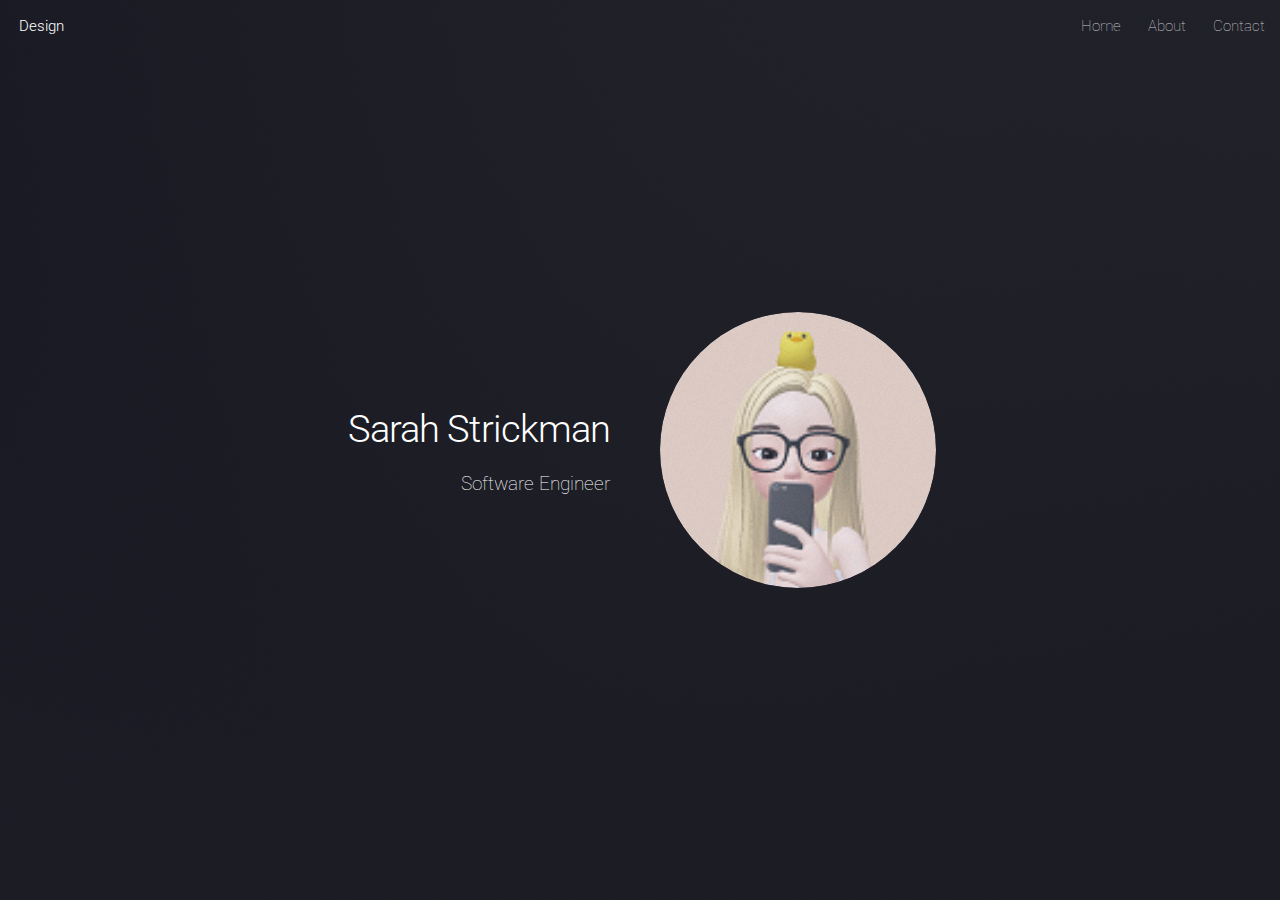
==== commit 741ccaf4: "some stuff done in summary (mostly formatting)" ====
--- a/index.html
+++ b/index.html
@@ -1,217 +1,213 @@
 <!DOCTYPE HTML>
 <!--
-	Landed by HTML5 UP
-	html5up.net | @ajlkn
-	Free for personal and commercial use under the CCA 3.0 license (html5up.net/license)
+    Landed by HTML5 UP
+    html5up.net | @ajlkn
+    Free for personal and commercial use under the CCA 3.0 license (html5up.net/license)
 -->
 <html>
-	<head>
-		<title>Sarah Strickman</title>
-		<meta charset="utf-8" />
-		<meta name="viewport" content="width=device-width, initial-scale=1, user-scalable=no" />
-		<link rel="stylesheet" href="assets/css/main.css" />
-		<noscript><link rel="stylesheet" href="assets/css/noscript.css" /></noscript>
+    <head>
+        <title>Sarah Strickman</title>
+        <meta charset="utf-8" />
+        <meta name="viewport" content="width=device-width, initial-scale=1, user-scalable=no" />
+        <link rel="stylesheet" href="assets/css/main.css" />
+        <noscript><link rel="stylesheet" href="assets/css/noscript.css" /></noscript>
 	</head>
-	<body class="is-preload landing">
-		<div id="page-wrapper">
-
-			<!-- Header -->
-				<header id="header">
-					<h1 id="logo"><a href="https://html5up.net/">Design</a></h1>
-					<nav id="nav">
-						<ul>
-							<li><a href="index.html">Home</a></li>
-							<li><a href="#">About</a></li>
-							<li>
-                <a href="elements.html">Resume</a>
-                <ul>
-									<li><a href="left-sidebar.html">Education</a></li>
-									<li><a href="right-sidebar.html">Experience</a></li>
-									<li><a href="no-sidebar.html">Projects</a></li>
-									<li>
-										<a href="#">Submenu</a>
-										<ul>
-											<li><a href="#">Option 1</a></li>
-											<li><a href="#">Option 2</a></li>
-											<li><a href="#">Option 3</a></li>
-											<li><a href="#">Option 4</a></li>
-										</ul>
-									</li>
-								</ul>
-              </li>
-              <li><a href="index.html">Contact</a></li>
-							<!-- <li><a href="https://www.linkedin.com/in/sarahstrickman" class="button primary">LinkedIn</a></li> -->
-						</ul>
-					</nav>
-				</header>
-
-			<!-- Banner -->
-				<section id="banner">
-					<div class="content">
-						<header>
-							<h2>Sarah Strickman</h2>
-							<p>Software Engineer</p>
-						</header>
-						<span class="image"><img src="images/avatar-zepeto.png" alt="" /></span>
-					</div>
-					<!-- <a href="#one" class="goto-next scrolly">Next</a> -->
-				</section>
-
-			<!-- One -->
-				<!-- <section id="one" class="spotlight style1 bottom">
-					<span class="image fit main"><img src="images/pic02.jpg" alt="" /></span>
-					<div class="content">
-						<div class="container">
-							<div class="row">
-								<div class="col-4 col-12-medium">
-									<header>
-										<h2>Odio faucibus ipsum integer consequat</h2>
-										<p>Nascetur eu nibh vestibulum amet gravida nascetur praesent</p>
-									</header>
-								</div>
-								<div class="col-4 col-12-medium">
-									<p>Feugiat accumsan lorem eu ac lorem amet sed accumsan donec.
-									Blandit orci porttitor semper. Arcu phasellus tortor enim mi
-									nisi praesent dolor adipiscing. Integer mi sed nascetur cep aliquet
-									augue varius tempus lobortis porttitor accumsan consequat
-									adipiscing lorem dolor.</p>
-								</div>
-								<div class="col-4 col-12-medium">
-									<p>Morbi enim nascetur et placerat lorem sed iaculis neque ante
-									adipiscing adipiscing metus massa. Blandit orci porttitor semper.
-									Arcu phasellus tortor enim mi mi nisi praesent adipiscing. Integer
-									mi sed nascetur cep aliquet augue varius tempus. Feugiat lorem
-									ipsum dolor nullam.</p>
-								</div>
-							</div>
-						</div>
-					</div>
-					<a href="#two" class="goto-next scrolly">Next</a>
-				</section> -->
-
-			<!-- Two -->
-				<!-- <section id="two" class="spotlight style2 right">
-					<span class="image fit main"><img src="images/pic03.jpg" alt="" /></span>
-					<div class="content">
-						<header>
-							<h2>Interdum amet non magna accumsan</h2>
-							<p>Nunc commodo accumsan eget id nisi eu col volutpat magna</p>
-						</header>
-						<p>Feugiat accumsan lorem eu ac lorem amet ac arcu phasellus tortor enim mi mi nisi praesent adipiscing. Integer mi sed nascetur cep aliquet augue varius tempus lobortis porttitor lorem et accumsan consequat adipiscing lorem.</p>
-						<ul class="actions">
-							<li><a href="#" class="button">Learn More</a></li>
-						</ul>
-					</div>
-					<a href="#three" class="goto-next scrolly">Next</a>
-				</section> -->
-
-			<!-- Three -->
-				<!-- <section id="three" class="spotlight style3 left">
-					<span class="image fit main bottom"><img src="images/pic04.jpg" alt="" /></span>
-					<div class="content">
-						<header>
-							<h2>Interdum felis blandit praesent sed augue</h2>
-							<p>Accumsan integer ultricies aliquam vel massa sapien phasellus</p>
-						</header>
-						<p>Feugiat accumsan lorem eu ac lorem amet ac arcu phasellus tortor enim mi mi nisi praesent adipiscing. Integer mi sed nascetur cep aliquet augue varius tempus lobortis porttitor lorem et accumsan consequat adipiscing lorem.</p>
-						<ul class="actions">
-							<li><a href="#" class="button">Learn More</a></li>
-						</ul>
-					</div>
-					<a href="#four" class="goto-next scrolly">Next</a>
-				</section> -->
-
-			<!-- Four -->
-				<!-- <section id="four" class="wrapper style1 special fade-up">
-					<div class="container">
-						<header class="major">
-							<h2>Accumsan sed tempus adipiscing blandit</h2>
-							<p>Iaculis ac volutpat vis non enim gravida nisi faucibus posuere arcu consequat</p>
-						</header>
-						<div class="box alt">
-							<div class="row gtr-uniform">
-								<section class="col-4 col-6-medium col-12-xsmall">
-									<span class="icon solid alt major fa-chart-area"></span>
-									<h3>Ipsum sed commodo</h3>
-									<p>Feugiat accumsan lorem eu ac lorem amet accumsan donec. Blandit orci porttitor.</p>
-								</section>
-								<section class="col-4 col-6-medium col-12-xsmall">
-									<span class="icon solid alt major fa-comment"></span>
-									<h3>Eleifend lorem ornare</h3>
-									<p>Feugiat accumsan lorem eu ac lorem amet accumsan donec. Blandit orci porttitor.</p>
-								</section>
-								<section class="col-4 col-6-medium col-12-xsmall">
-									<span class="icon solid alt major fa-flask"></span>
-									<h3>Cubilia cep lobortis</h3>
-									<p>Feugiat accumsan lorem eu ac lorem amet accumsan donec. Blandit orci porttitor.</p>
-								</section>
-								<section class="col-4 col-6-medium col-12-xsmall">
-									<span class="icon solid alt major fa-paper-plane"></span>
-									<h3>Non semper interdum</h3>
-									<p>Feugiat accumsan lorem eu ac lorem amet accumsan donec. Blandit orci porttitor.</p>
-								</section>
-								<section class="col-4 col-6-medium col-12-xsmall">
-									<span class="icon solid alt major fa-file"></span>
-									<h3>Odio laoreet accumsan</h3>
-									<p>Feugiat accumsan lorem eu ac lorem amet accumsan donec. Blandit orci porttitor.</p>
-								</section>
-								<section class="col-4 col-6-medium col-12-xsmall">
-									<span class="icon solid alt major fa-lock"></span>
-									<h3>Massa arcu accumsan</h3>
-									<p>Feugiat accumsan lorem eu ac lorem amet accumsan donec. Blandit orci porttitor.</p>
-								</section>
-							</div>
-						</div>
-						<footer class="major">
-							<ul class="actions special">
-								<li><a href="#" class="button">Magna sed feugiat</a></li>
+	
+    <body class="is-preload landing">
+        <div id="page-wrapper">
+
+            <!-- Header -->
+			<header id="header">
+				<h1 id="logo"><a href="https://html5up.net/">Design</a></h1>
+				<nav id="nav">
+				<ul>
+				<li><a href="index.html">Home</a></li>
+				<li>
+					<a href="about.html">About</a>
+					<ul>
+						<li><a href="summary.html">Summary</a></li>
+						<li><a href="musings/index.html">Musings</a></li>
+						<li>
+							<a href="resume/index.html">Resume</a>
+							<ul>
+								<li><a href="resume/education.html">Education</a></li>
+								<li><a href="resume/experience.html">Experience</a></li>
 							</ul>
-						</footer>
-					</div>
-				</section> -->
-
-			<!-- Five -->
-				<!-- <section id="five" class="wrapper style2 special fade">
-					<div class="container">
-						<header>
-							<h2>Magna faucibus lorem diam</h2>
-							<p>Ante metus praesent faucibus ante integer id accumsan eleifend</p>
-						</header>
-						<form method="post" action="#" class="cta">
-							<div class="row gtr-uniform gtr-50">
-								<div class="col-8 col-12-xsmall"><input type="email" name="email" id="email" placeholder="Your Email Address" /></div>
-								<div class="col-4 col-12-xsmall"><input type="submit" value="Get Started" class="fit primary" /></div>
-							</div>
-						</form>
-					</div>
-				</section> -->
-
-			<!-- Footer -->
-				<!-- <footer id="footer">
-					<ul class="icons">
-						<li><a href="#" class="icon brands alt fa-twitter"><span class="label">Twitter</span></a></li>
-						<li><a href="#" class="icon brands alt fa-facebook-f"><span class="label">Facebook</span></a></li>
-						<li><a href="#" class="icon brands alt fa-linkedin-in"><span class="label">LinkedIn</span></a></li>
-						<li><a href="#" class="icon brands alt fa-instagram"><span class="label">Instagram</span></a></li>
-						<li><a href="#" class="icon brands alt fa-github"><span class="label">GitHub</span></a></li>
-						<li><a href="#" class="icon solid alt fa-envelope"><span class="label">Email</span></a></li>
+						</li>
 					</ul>
-					<ul class="copyright">
-						<li>&copy; Untitled. All rights reserved.</li><li>Design: <a href="http://html5up.net">HTML5 UP</a></li>
-					</ul>
-				</footer> -->
-
-		</div>
-
-		<!-- Scripts -->
-			<script src="assets/js/jquery.min.js"></script>
-			<script src="assets/js/jquery.scrolly.min.js"></script>
-			<script src="assets/js/jquery.dropotron.min.js"></script>
-			<script src="assets/js/jquery.scrollex.min.js"></script>
-			<script src="assets/js/browser.min.js"></script>
-			<script src="assets/js/breakpoints.min.js"></script>
-			<script src="assets/js/util.js"></script>
-			<script src="assets/js/main.js"></script>
-
-	</body>
+					</li>
+					<li><a href="contact.html">Contact</a></li>
+				</ul>
+				</nav>
+			</header>
+
+            <!-- Banner -->
+                <section id="banner">
+                    <div class="content">
+                        <header>
+                            <h2>Sarah Strickman</h2>
+                            <p>Software Engineer</p>
+                        </header>
+                        <span class="image"><img src="images/avatar-zepeto.png" alt="" /></span>
+                    </div>
+                    <!-- <a href="#one" class="goto-next scrolly">Next</a> -->
+                </section>
+
+            <!-- One -->
+                <!-- <section id="one" class="spotlight style1 bottom">
+                    <span class="image fit main"><img src="images/pic02.jpg" alt="" /></span>
+                    <div class="content">
+                        <div class="container">
+                            <div class="row">
+                                <div class="col-4 col-12-medium">
+                                    <header>
+                                        <h2>Odio faucibus ipsum integer consequat</h2>
+                                        <p>Nascetur eu nibh vestibulum amet gravida nascetur praesent</p>
+                                    </header>
+                                </div>
+                                <div class="col-4 col-12-medium">
+                                    <p>Feugiat accumsan lorem eu ac lorem amet sed accumsan donec.
+                                    Blandit orci porttitor semper. Arcu phasellus tortor enim mi
+                                    nisi praesent dolor adipiscing. Integer mi sed nascetur cep aliquet
+                                    augue varius tempus lobortis porttitor accumsan consequat
+                                    adipiscing lorem dolor.</p>
+                                </div>
+                                <div class="col-4 col-12-medium">
+                                    <p>Morbi enim nascetur et placerat lorem sed iaculis neque ante
+                                    adipiscing adipiscing metus massa. Blandit orci porttitor semper.
+                                    Arcu phasellus tortor enim mi mi nisi praesent adipiscing. Integer
+                                    mi sed nascetur cep aliquet augue varius tempus. Feugiat lorem
+                                    ipsum dolor nullam.</p>
+                                </div>
+                            </div>
+                        </div>
+                    </div>
+                    <a href="#two" class="goto-next scrolly">Next</a>
+                </section> -->
+
+            <!-- Two -->
+                <!-- <section id="two" class="spotlight style2 right">
+                    <span class="image fit main"><img src="images/pic03.jpg" alt="" /></span>
+                    <div class="content">
+                        <header>
+                            <h2>Interdum amet non magna accumsan</h2>
+                            <p>Nunc commodo accumsan eget id nisi eu col volutpat magna</p>
+                        </header>
+                        <p>Feugiat accumsan lorem eu ac lorem amet ac arcu phasellus tortor enim mi mi nisi praesent adipiscing. Integer mi sed nascetur cep aliquet augue varius tempus lobortis porttitor lorem et accumsan consequat adipiscing lorem.</p>
+                        <ul class="actions">
+                            <li><a href="#" class="button">Learn More</a></li>
+                        </ul>
+                    </div>
+                    <a href="#three" class="goto-next scrolly">Next</a>
+                </section> -->
+
+            <!-- Three -->
+                <!-- <section id="three" class="spotlight style3 left">
+                    <span class="image fit main bottom"><img src="images/pic04.jpg" alt="" /></span>
+                    <div class="content">
+                        <header>
+                            <h2>Interdum felis blandit praesent sed augue</h2>
+                            <p>Accumsan integer ultricies aliquam vel massa sapien phasellus</p>
+                        </header>
+                        <p>Feugiat accumsan lorem eu ac lorem amet ac arcu phasellus tortor enim mi mi nisi praesent adipiscing. Integer mi sed nascetur cep aliquet augue varius tempus lobortis porttitor lorem et accumsan consequat adipiscing lorem.</p>
+                        <ul class="actions">
+                            <li><a href="#" class="button">Learn More</a></li>
+                        </ul>
+                    </div>
+                    <a href="#four" class="goto-next scrolly">Next</a>
+                </section> -->
+
+            <!-- Four -->
+                <!-- <section id="four" class="wrapper style1 special fade-up">
+                    <div class="container">
+                        <header class="major">
+                            <h2>Accumsan sed tempus adipiscing blandit</h2>
+                            <p>Iaculis ac volutpat vis non enim gravida nisi faucibus posuere arcu consequat</p>
+                        </header>
+                        <div class="box alt">
+                            <div class="row gtr-uniform">
+                                <section class="col-4 col-6-medium col-12-xsmall">
+                                    <span class="icon solid alt major fa-chart-area"></span>
+                                    <h3>Ipsum sed commodo</h3>
+                                    <p>Feugiat accumsan lorem eu ac lorem amet accumsan donec. Blandit orci porttitor.</p>
+                                </section>
+                                <section class="col-4 col-6-medium col-12-xsmall">
+                                    <span class="icon solid alt major fa-comment"></span>
+                                    <h3>Eleifend lorem ornare</h3>
+                                    <p>Feugiat accumsan lorem eu ac lorem amet accumsan donec. Blandit orci porttitor.</p>
+                                </section>
+                                <section class="col-4 col-6-medium col-12-xsmall">
+                                    <span class="icon solid alt major fa-flask"></span>
+                                    <h3>Cubilia cep lobortis</h3>
+                                    <p>Feugiat accumsan lorem eu ac lorem amet accumsan donec. Blandit orci porttitor.</p>
+                                </section>
+                                <section class="col-4 col-6-medium col-12-xsmall">
+                                    <span class="icon solid alt major fa-paper-plane"></span>
+                                    <h3>Non semper interdum</h3>
+                                    <p>Feugiat accumsan lorem eu ac lorem amet accumsan donec. Blandit orci porttitor.</p>
+                                </section>
+                                <section class="col-4 col-6-medium col-12-xsmall">
+                                    <span class="icon solid alt major fa-file"></span>
+                                    <h3>Odio laoreet accumsan</h3>
+                                    <p>Feugiat accumsan lorem eu ac lorem amet accumsan donec. Blandit orci porttitor.</p>
+                                </section>
+                                <section class="col-4 col-6-medium col-12-xsmall">
+                                    <span class="icon solid alt major fa-lock"></span>
+                                    <h3>Massa arcu accumsan</h3>
+                                    <p>Feugiat accumsan lorem eu ac lorem amet accumsan donec. Blandit orci porttitor.</p>
+                                </section>
+                            </div>
+                        </div>
+                        <footer class="major">
+                            <ul class="actions special">
+                                <li><a href="#" class="button">Magna sed feugiat</a></li>
+                            </ul>
+                        </footer>
+                    </div>
+                </section> -->
+
+            <!-- Five -->
+                <!-- <section id="five" class="wrapper style2 special fade">
+                    <div class="container">
+                        <header>
+                            <h2>Magna faucibus lorem diam</h2>
+                            <p>Ante metus praesent faucibus ante integer id accumsan eleifend</p>
+                        </header>
+                        <form method="post" action="#" class="cta">
+                            <div class="row gtr-uniform gtr-50">
+                                <div class="col-8 col-12-xsmall"><input type="email" name="email" id="email" placeholder="Your Email Address" /></div>
+                                <div class="col-4 col-12-xsmall"><input type="submit" value="Get Started" class="fit primary" /></div>
+                            </div>
+                        </form>
+                    </div>
+                </section> -->
+
+            <!-- Footer -->
+                <!-- <footer id="footer">
+                    <ul class="icons">
+                        <li><a href="#" class="icon brands alt fa-twitter"><span class="label">Twitter</span></a></li>
+                        <li><a href="#" class="icon brands alt fa-facebook-f"><span class="label">Facebook</span></a></li>
+                        <li><a href="#" class="icon brands alt fa-linkedin-in"><span class="label">LinkedIn</span></a></li>
+                        <li><a href="#" class="icon brands alt fa-instagram"><span class="label">Instagram</span></a></li>
+                        <li><a href="#" class="icon brands alt fa-github"><span class="label">GitHub</span></a></li>
+                        <li><a href="#" class="icon solid alt fa-envelope"><span class="label">Email</span></a></li>
+                    </ul>
+                    <ul class="copyright">
+                        <li>&copy; Untitled. All rights reserved.</li><li>Design: <a href="http://html5up.net">HTML5 UP</a></li>
+                    </ul>
+                </footer> -->
+
+        </div>
+
+        <!-- Scripts -->
+		<script src="assets/js/jquery.min.js"></script>
+		<script src="assets/js/jquery.scrolly.min.js"></script>
+		<script src="assets/js/jquery.dropotron.min.js"></script>
+		<script src="assets/js/jquery.scrollex.min.js"></script>
+		<script src="assets/js/browser.min.js"></script>
+		<script src="assets/js/breakpoints.min.js"></script>
+		<script src="assets/js/util.js"></script>
+		<script src="assets/js/main.js"></script>
+
+    </body>
 </html>--- a/assets/css/main.css
+++ b/assets/css/main.css
@@ -2,9 +2,9 @@
 @import url("https://fonts.googleapis.com/css?family=Roboto:100,300,100italic,300italic");
 
 /*
-	Landed by HTML5 UP
-	html5up.net | @ajlkn
-	Free for personal and commercial use under the CCA 3.0 license (html5up.net/license)
+    Landed by HTML5 UP
+    html5up.net | @ajlkn
+    Free for personal and commercial use under the CCA 3.0 license (html5up.net/license)
 */
 
 html, body, div, span, applet, object,
@@ -18,1100 +18,1100 @@
 canvas, details, embed, figure, figcaption,
 footer, header, hgroup, menu, nav, output, ruby,
 section, summary, time, mark, audio, video {
-	margin: 0;
-	padding: 0;
-	border: 0;
-	font-size: 100%;
-	font: inherit;
-	vertical-align: baseline;}
+    margin: 0;
+    padding: 0;
+    border: 0;
+    font-size: 100%;
+    font: inherit;
+    vertical-align: baseline;}
 
 article, aside, details, figcaption, figure,
 footer, header, hgroup, menu, nav, section {
-	display: block;}
+    display: block;}
 
 body {
-	line-height: 1;
+    line-height: 1;
 }
 
 ol, ul {
-	list-style: none;
+    list-style: none;
 }
 
 blockquote, q {
-	quotes: none;
+    quotes: none;
 }
 
-	blockquote:before, blockquote:after, q:before, q:after {
-		content: '';
-		content: none;
-	}
+    blockquote:before, blockquote:after, q:before, q:after {
+        content: '';
+        content: none;
+    }
 
 table {
-	border-collapse: collapse;
-	border-spacing: 0;
+    border-collapse: collapse;
+    border-spacing: 0;
 }
 
 body {
-	-webkit-text-size-adjust: none;
+    -webkit-text-size-adjust: none;
 }
 
 mark {
-	background-color: transparent;
-	color: inherit;
+    background-color: transparent;
+    color: inherit;
 }
 
 input::-moz-focus-inner {
-	border: 0;
-	padding: 0;
+    border: 0;
+    padding: 0;
 }
 
 input, select, textarea {
-	-moz-appearance: none;
-	-webkit-appearance: none;
-	-ms-appearance: none;
-	appearance: none;
+    -moz-appearance: none;
+    -webkit-appearance: none;
+    -ms-appearance: none;
+    appearance: none;
 }
 
 /* Basic */
 
-	html {
-		box-sizing: border-box;
-	}
-
-	*, *:before, *:after {
-		box-sizing: inherit;
-	}
-
-	html, body {
-		background: #1c1d26;
-	}
-
-	body.is-preload *, body.is-preload *:before, body.is-preload *:after {
-		-moz-animation: none !important;
-		-webkit-animation: none !important;
-		-ms-animation: none !important;
-		animation: none !important;
-		-moz-transition: none !important;
-		-webkit-transition: none !important;
-		-ms-transition: none !important;
-		transition: none !important;
-	}
-
-	body, input, select, textarea {
-		color: rgba(255, 255, 255, 0.75);
-		font-family: "Roboto", Helvetica, sans-serif;
-		font-size: 15pt;
-		font-weight: 100;
-		line-height: 1.75em;
-	}
-
-	a {
-		-moz-transition: border-color 0.2s ease-in-out, color 0.2s ease-in-out;
-		-webkit-transition: border-color 0.2s ease-in-out, color 0.2s ease-in-out;
-		-ms-transition: border-color 0.2s ease-in-out, color 0.2s ease-in-out;
-		transition: border-color 0.2s ease-in-out, color 0.2s ease-in-out;
-		border-bottom: dotted 1px;
-		color: #e44c65;
-		text-decoration: none;
-	}
-
-		a:hover {
-			color: #e44c65 !important;
-			border-bottom-color: transparent;
-		}
-
-	strong, b {
-		color: #ffffff;
-		font-weight: 300;
-	}
-
-	em, i {
-		font-style: italic;
-	}
-
-	p {
-		margin: 0 0 2em 0;
-	}
-
-	h1, h2, h3, h4, h5, h6 {
-		color: #ffffff;
-		font-weight: 300;
-		line-height: 1em;
-		margin: 0 0 1em 0;
-	}
-
-		h1 a, h2 a, h3 a, h4 a, h5 a, h6 a {
-			color: inherit;
-			border: 0;
-		}
-
-	h2 {
-		font-size: 2em;
-		line-height: 1.5em;
-		letter-spacing: -0.025em;
-	}
-
-	h3 {
-		font-size: 1.35em;
-		line-height: 1.5em;
-	}
-
-	h4 {
-		font-size: 1.1em;
-		line-height: 1.5em;
-	}
-
-	h5 {
-		font-size: 0.9em;
-		line-height: 1.5em;
-	}
-
-	h6 {
-		font-size: 0.7em;
-		line-height: 1.5em;
-	}
-
-	sub {
-		font-size: 0.8em;
-		position: relative;
-		top: 0.5em;
-	}
-
-	sup {
-		font-size: 0.8em;
-		position: relative;
-		top: -0.5em;
-	}
-
-	hr {
-		border: 0;
-		border-bottom: solid 1px rgba(255, 255, 255, 0.3);
-		margin: 3em 0;
-	}
-
-		hr.major {
-			margin: 4em 0;
-		}
-
-	blockquote {
-		border-left: solid 4px rgba(255, 255, 255, 0.3);
-		font-style: italic;
-		margin: 0 0 2em 0;
-		padding: 0.5em 0 0.5em 2em;
-	}
-
-	code {
-		background: rgba(255, 255, 255, 0.075);
-		border-radius: 4px;
-		font-family: "Courier New", monospace;
-		font-size: 0.9em;
-		margin: 0 0.25em;
-		padding: 0.25em 0.65em;
-	}
-
-	pre {
-		-webkit-overflow-scrolling: touch;
-		font-family: "Courier New", monospace;
-		font-size: 0.9em;
-		margin: 0 0 2em 0;
-	}
-
-		pre code {
-			display: block;
-			line-height: 1.75em;
-			padding: 1em 1.5em;
-			overflow-x: auto;
-		}
-
-	.align-left {
-		text-align: left;
-	}
-
-	.align-center {
-		text-align: center;
-	}
-
-	.align-right {
-		text-align: right;
-	}
+    html {
+        box-sizing: border-box;
+    }
+
+    *, *:before, *:after {
+        box-sizing: inherit;
+    }
+
+    html, body {
+        background: #1c1d26;
+    }
+
+    body.is-preload *, body.is-preload *:before, body.is-preload *:after {
+        -moz-animation: none !important;
+        -webkit-animation: none !important;
+        -ms-animation: none !important;
+        animation: none !important;
+        -moz-transition: none !important;
+        -webkit-transition: none !important;
+        -ms-transition: none !important;
+        transition: none !important;
+    }
+
+    body, input, select, textarea {
+        color: rgba(255, 255, 255, 0.75);
+        font-family: "Roboto", Helvetica, sans-serif;
+        font-size: 15pt;
+        font-weight: 100;
+        line-height: 1.75em;
+    }
+
+    a {
+        -moz-transition: border-color 0.2s ease-in-out, color 0.2s ease-in-out;
+        -webkit-transition: border-color 0.2s ease-in-out, color 0.2s ease-in-out;
+        -ms-transition: border-color 0.2s ease-in-out, color 0.2s ease-in-out;
+        transition: border-color 0.2s ease-in-out, color 0.2s ease-in-out;
+        border-bottom: dotted 1px;
+        color: #e44c65;
+        text-decoration: none;
+    }
+
+        a:hover {
+            color: #e44c65 !important;
+            border-bottom-color: transparent;
+        }
+
+    strong, b {
+        color: #ffffff;
+        font-weight: 300;
+    }
+
+    em, i {
+        font-style: italic;
+    }
+
+    p {
+        margin: 0 0 2em 0;
+    }
+
+    h1, h2, h3, h4, h5, h6 {
+        color: #ffffff;
+        font-weight: 300;
+        line-height: 1em;
+        margin: 0 0 1em 0;
+    }
+
+        h1 a, h2 a, h3 a, h4 a, h5 a, h6 a {
+            color: inherit;
+            border: 0;
+        }
+
+    h2 {
+        font-size: 2em;
+        line-height: 1.5em;
+        letter-spacing: -0.025em;
+    }
+
+    h3 {
+        font-size: 1.35em;
+        line-height: 1.5em;
+    }
+
+    h4 {
+        font-size: 1.1em;
+        line-height: 1.5em;
+    }
+
+    h5 {
+        font-size: 0.9em;
+        line-height: 1.5em;
+    }
+
+    h6 {
+        font-size: 0.7em;
+        line-height: 1.5em;
+    }
+
+    sub {
+        font-size: 0.8em;
+        position: relative;
+        top: 0.5em;
+    }
+
+    sup {
+        font-size: 0.8em;
+        position: relative;
+        top: -0.5em;
+    }
+
+    hr {
+        border: 0;
+        border-bottom: solid 1px rgba(255, 255, 255, 0.3);
+        margin: 3em 0;
+    }
+
+        hr.major {
+            margin: 4em 0;
+        }
+
+    blockquote {
+        border-left: solid 4px rgba(255, 255, 255, 0.3);
+        font-style: italic;
+        margin: 0 0 2em 0;
+        padding: 0.5em 0 0.5em 2em;
+    }
+
+    code {
+        background: rgba(255, 255, 255, 0.075);
+        border-radius: 4px;
+        font-family: "Courier New", monospace;
+        font-size: 0.9em;
+        margin: 0 0.25em;
+        padding: 0.25em 0.65em;
+    }
+
+    pre {
+        -webkit-overflow-scrolling: touch;
+        font-family: "Courier New", monospace;
+        font-size: 0.9em;
+        margin: 0 0 2em 0;
+    }
+
+        pre code {
+            display: block;
+            line-height: 1.75em;
+            padding: 1em 1.5em;
+            overflow-x: auto;
+        }
+
+    .align-left {
+        text-align: left;
+    }
+
+    .align-center {
+        text-align: center;
+    }
+
+    .align-right {
+        text-align: right;
+    }
 
 /* Loader */
 
-	@-moz-keyframes spinner-show {
-		0% {
-			opacity: 0;
-		}
-
-		100% {
-			opacity: 1;
-		}
-	}
-
-	@-webkit-keyframes spinner-show {
-		0% {
-			opacity: 0;
-		}
-
-		100% {
-			opacity: 1;
-		}
-	}
-
-	@-ms-keyframes spinner-show {
-		0% {
-			opacity: 0;
-		}
-
-		100% {
-			opacity: 1;
-		}
-	}
-
-	@keyframes spinner-show {
-		0% {
-			opacity: 0;
-		}
-
-		100% {
-			opacity: 1;
-		}
-	}
-
-	@-moz-keyframes spinner-hide {
-		0% {
-			color: rgba(255, 255, 255, 0.15);
-			z-index: 100001;
-			-moz-transform: scale(1) rotate(0deg);
-			-webkit-transform: scale(1) rotate(0deg);
-			-ms-transform: scale(1) rotate(0deg);
-			transform: scale(1) rotate(0deg);
-		}
-
-		99% {
-			color: #1c1d26;
-			z-index: 100001;
-			-moz-transform: scale(0.5) rotate(360deg);
-			-webkit-transform: scale(0.5) rotate(360deg);
-			-ms-transform: scale(0.5) rotate(360deg);
-			transform: scale(0.5) rotate(360deg);
-		}
-
-		100% {
-			color: #1c1d26;
-			z-index: -1;
-			-moz-transform: scale(0.5) rotate(360deg);
-			-webkit-transform: scale(0.5) rotate(360deg);
-			-ms-transform: scale(0.5) rotate(360deg);
-			transform: scale(0.5) rotate(360deg);
-		}
-	}
-
-	@-webkit-keyframes spinner-hide {
-		0% {
-			color: rgba(255, 255, 255, 0.15);
-			z-index: 100001;
-			-moz-transform: scale(1) rotate(0deg);
-			-webkit-transform: scale(1) rotate(0deg);
-			-ms-transform: scale(1) rotate(0deg);
-			transform: scale(1) rotate(0deg);
-		}
-
-		99% {
-			color: #1c1d26;
-			z-index: 100001;
-			-moz-transform: scale(0.5) rotate(360deg);
-			-webkit-transform: scale(0.5) rotate(360deg);
-			-ms-transform: scale(0.5) rotate(360deg);
-			transform: scale(0.5) rotate(360deg);
-		}
-
-		100% {
-			color: #1c1d26;
-			z-index: -1;
-			-moz-transform: scale(0.5) rotate(360deg);
-			-webkit-transform: scale(0.5) rotate(360deg);
-			-ms-transform: scale(0.5) rotate(360deg);
-			transform: scale(0.5) rotate(360deg);
-		}
-	}
-
-	@-ms-keyframes spinner-hide {
-		0% {
-			color: rgba(255, 255, 255, 0.15);
-			z-index: 100001;
-			-moz-transform: scale(1) rotate(0deg);
-			-webkit-transform: scale(1) rotate(0deg);
-			-ms-transform: scale(1) rotate(0deg);
-			transform: scale(1) rotate(0deg);
-		}
-
-		99% {
-			color: #1c1d26;
-			z-index: 100001;
-			-moz-transform: scale(0.5) rotate(360deg);
-			-webkit-transform: scale(0.5) rotate(360deg);
-			-ms-transform: scale(0.5) rotate(360deg);
-			transform: scale(0.5) rotate(360deg);
-		}
-
-		100% {
-			color: #1c1d26;
-			z-index: -1;
-			-moz-transform: scale(0.5) rotate(360deg);
-			-webkit-transform: scale(0.5) rotate(360deg);
-			-ms-transform: scale(0.5) rotate(360deg);
-			transform: scale(0.5) rotate(360deg);
-		}
-	}
-
-	@keyframes spinner-hide {
-		0% {
-			color: rgba(255, 255, 255, 0.15);
-			z-index: 100001;
-			-moz-transform: scale(1) rotate(0deg);
-			-webkit-transform: scale(1) rotate(0deg);
-			-ms-transform: scale(1) rotate(0deg);
-			transform: scale(1) rotate(0deg);
-		}
-
-		99% {
-			color: #1c1d26;
-			z-index: 100001;
-			-moz-transform: scale(0.5) rotate(360deg);
-			-webkit-transform: scale(0.5) rotate(360deg);
-			-ms-transform: scale(0.5) rotate(360deg);
-			transform: scale(0.5) rotate(360deg);
-		}
-
-		100% {
-			color: #1c1d26;
-			z-index: -1;
-			-moz-transform: scale(0.5) rotate(360deg);
-			-webkit-transform: scale(0.5) rotate(360deg);
-			-ms-transform: scale(0.5) rotate(360deg);
-			transform: scale(0.5) rotate(360deg);
-		}
-	}
-
-	@-moz-keyframes spinner-rotate {
-		0% {
-			-moz-transform: scale(1) rotate(0deg);
-			-webkit-transform: scale(1) rotate(0deg);
-			-ms-transform: scale(1) rotate(0deg);
-			transform: scale(1) rotate(0deg);
-		}
-
-		100% {
-			-moz-transform: scale(1) rotate(360deg);
-			-webkit-transform: scale(1) rotate(360deg);
-			-ms-transform: scale(1) rotate(360deg);
-			transform: scale(1) rotate(360deg);
-		}
-	}
-
-	@-webkit-keyframes spinner-rotate {
-		0% {
-			-moz-transform: scale(1) rotate(0deg);
-			-webkit-transform: scale(1) rotate(0deg);
-			-ms-transform: scale(1) rotate(0deg);
-			transform: scale(1) rotate(0deg);
-		}
-
-		100% {
-			-moz-transform: scale(1) rotate(360deg);
-			-webkit-transform: scale(1) rotate(360deg);
-			-ms-transform: scale(1) rotate(360deg);
-			transform: scale(1) rotate(360deg);
-		}
-	}
-
-	@-ms-keyframes spinner-rotate {
-		0% {
-			-moz-transform: scale(1) rotate(0deg);
-			-webkit-transform: scale(1) rotate(0deg);
-			-ms-transform: scale(1) rotate(0deg);
-			transform: scale(1) rotate(0deg);
-		}
-
-		100% {
-			-moz-transform: scale(1) rotate(360deg);
-			-webkit-transform: scale(1) rotate(360deg);
-			-ms-transform: scale(1) rotate(360deg);
-			transform: scale(1) rotate(360deg);
-		}
-	}
-
-	@keyframes spinner-rotate {
-		0% {
-			-moz-transform: scale(1) rotate(0deg);
-			-webkit-transform: scale(1) rotate(0deg);
-			-ms-transform: scale(1) rotate(0deg);
-			transform: scale(1) rotate(0deg);
-		}
-
-		100% {
-			-moz-transform: scale(1) rotate(360deg);
-			-webkit-transform: scale(1) rotate(360deg);
-			-ms-transform: scale(1) rotate(360deg);
-			transform: scale(1) rotate(360deg);
-		}
-	}
-
-	@-moz-keyframes overlay-hide {
-		0% {
-			opacity: 1;
-			z-index: 100000;
-		}
-
-		15% {
-			opacity: 1;
-			z-index: 100000;
-		}
-
-		99% {
-			opacity: 0;
-			z-index: 100000;
-		}
-
-		100% {
-			opacity: 0;
-			z-index: -1;
-		}
-	}
-
-	@-webkit-keyframes overlay-hide {
-		0% {
-			opacity: 1;
-			z-index: 100000;
-		}
-
-		15% {
-			opacity: 1;
-			z-index: 100000;
-		}
-
-		99% {
-			opacity: 0;
-			z-index: 100000;
-		}
-
-		100% {
-			opacity: 0;
-			z-index: -1;
-		}
-	}
-
-	@-ms-keyframes overlay-hide {
-		0% {
-			opacity: 1;
-			z-index: 100000;
-		}
-
-		15% {
-			opacity: 1;
-			z-index: 100000;
-		}
-
-		99% {
-			opacity: 0;
-			z-index: 100000;
-		}
-
-		100% {
-			opacity: 0;
-			z-index: -1;
-		}
-	}
-
-	@keyframes overlay-hide {
-		0% {
-			opacity: 1;
-			z-index: 100000;
-		}
-
-		15% {
-			opacity: 1;
-			z-index: 100000;
-		}
-
-		99% {
-			opacity: 0;
-			z-index: 100000;
-		}
-
-		100% {
-			opacity: 0;
-			z-index: -1;
-		}
-	}
-
-	body.landing {
-		text-decoration: none;
-	}
-
-		body.landing:before {
-			-moz-osx-font-smoothing: grayscale;
-			-webkit-font-smoothing: antialiased;
-			display: inline-block;
-			font-style: normal;
-			font-variant: normal;
-			text-rendering: auto;
-			line-height: 1;
-			text-transform: none !important;
-			font-family: 'Font Awesome 5 Free';
-			font-weight: 900;
-		}
-
-		body.landing:before {
-			-moz-animation: spinner-show 1.5s 1 0.25s ease forwards, spinner-hide 0.25s ease-in-out forwards !important;
-			-webkit-animation: spinner-show 1.5s 1 0.25s ease forwards, spinner-hide 0.25s ease-in-out forwards !important;
-			-ms-animation: spinner-show 1.5s 1 0.25s ease forwards, spinner-hide 0.25s ease-in-out forwards !important;
-			animation: spinner-show 1.5s 1 0.25s ease forwards, spinner-hide 0.25s ease-in-out forwards !important;
-			-moz-transform-origin: 50% 50%;
-			-webkit-transform-origin: 50% 50%;
-			-ms-transform-origin: 50% 50%;
-			transform-origin: 50% 50%;
-			color: rgba(255, 255, 255, 0.15);
-			content: '\f1ce';
-			cursor: default;
-			display: block;
-			font-size: 2em;
-			height: 2em;
-			left: 50%;
-			line-height: 2em;
-			margin: -1em 0 0 -1em;
-			opacity: 0;
-			position: fixed;
-			text-align: center;
-			top: 50%;
-			width: 2em;
-			z-index: -1;
-		}
-
-		body.landing:after {
-			-moz-animation: overlay-hide 1.5s ease-in forwards !important;
-			-webkit-animation: overlay-hide 1.5s ease-in forwards !important;
-			-ms-animation: overlay-hide 1.5s ease-in forwards !important;
-			animation: overlay-hide 1.5s ease-in forwards !important;
-			background: #1c1d26;
-			content: '';
-			display: block;
-			height: 100%;
-			left: 0;
-			opacity: 0;
-			position: fixed;
-			top: 0;
-			width: 100%;
-			z-index: -1;
-		}
-
-		body.landing.is-preload:before {
-			-moz-animation: spinner-show 1.5s 1 0.25s ease forwards, spinner-rotate 0.75s infinite linear !important;
-			-webkit-animation: spinner-show 1.5s 1 0.25s ease forwards, spinner-rotate 0.75s infinite linear !important;
-			-ms-animation: spinner-show 1.5s 1 0.25s ease forwards, spinner-rotate 0.75s infinite linear !important;
-			animation: spinner-show 1.5s 1 0.25s ease forwards, spinner-rotate 0.75s infinite linear !important;
-			z-index: 100001;
-		}
-
-		body.landing.is-preload:after {
-			-moz-animation: none !important;
-			-webkit-animation: none !important;
-			-ms-animation: none !important;
-			animation: none !important;
-			opacity: 1;
-			z-index: 100000;
-		}
-
-	@media (-webkit-min-device-pixel-ratio: 2) {
-
-		body.landing:before {
-			line-height: 2.025em;
-		}
-
-	}
+    @-moz-keyframes spinner-show {
+        0% {
+            opacity: 0;
+        }
+
+        100% {
+            opacity: 1;
+        }
+    }
+
+    @-webkit-keyframes spinner-show {
+        0% {
+            opacity: 0;
+        }
+
+        100% {
+            opacity: 1;
+        }
+    }
+
+    @-ms-keyframes spinner-show {
+        0% {
+            opacity: 0;
+        }
+
+        100% {
+            opacity: 1;
+        }
+    }
+
+    @keyframes spinner-show {
+        0% {
+            opacity: 0;
+        }
+
+        100% {
+            opacity: 1;
+        }
+    }
+
+    @-moz-keyframes spinner-hide {
+        0% {
+            color: rgba(255, 255, 255, 0.15);
+            z-index: 100001;
+            -moz-transform: scale(1) rotate(0deg);
+            -webkit-transform: scale(1) rotate(0deg);
+            -ms-transform: scale(1) rotate(0deg);
+            transform: scale(1) rotate(0deg);
+        }
+
+        99% {
+            color: #1c1d26;
+            z-index: 100001;
+            -moz-transform: scale(0.5) rotate(360deg);
+            -webkit-transform: scale(0.5) rotate(360deg);
+            -ms-transform: scale(0.5) rotate(360deg);
+            transform: scale(0.5) rotate(360deg);
+        }
+
+        100% {
+            color: #1c1d26;
+            z-index: -1;
+            -moz-transform: scale(0.5) rotate(360deg);
+            -webkit-transform: scale(0.5) rotate(360deg);
+            -ms-transform: scale(0.5) rotate(360deg);
+            transform: scale(0.5) rotate(360deg);
+        }
+    }
+
+    @-webkit-keyframes spinner-hide {
+        0% {
+            color: rgba(255, 255, 255, 0.15);
+            z-index: 100001;
+            -moz-transform: scale(1) rotate(0deg);
+            -webkit-transform: scale(1) rotate(0deg);
+            -ms-transform: scale(1) rotate(0deg);
+            transform: scale(1) rotate(0deg);
+        }
+
+        99% {
+            color: #1c1d26;
+            z-index: 100001;
+            -moz-transform: scale(0.5) rotate(360deg);
+            -webkit-transform: scale(0.5) rotate(360deg);
+            -ms-transform: scale(0.5) rotate(360deg);
+            transform: scale(0.5) rotate(360deg);
+        }
+
+        100% {
+            color: #1c1d26;
+            z-index: -1;
+            -moz-transform: scale(0.5) rotate(360deg);
+            -webkit-transform: scale(0.5) rotate(360deg);
+            -ms-transform: scale(0.5) rotate(360deg);
+            transform: scale(0.5) rotate(360deg);
+        }
+    }
+
+    @-ms-keyframes spinner-hide {
+        0% {
+            color: rgba(255, 255, 255, 0.15);
+            z-index: 100001;
+            -moz-transform: scale(1) rotate(0deg);
+            -webkit-transform: scale(1) rotate(0deg);
+            -ms-transform: scale(1) rotate(0deg);
+            transform: scale(1) rotate(0deg);
+        }
+
+        99% {
+            color: #1c1d26;
+            z-index: 100001;
+            -moz-transform: scale(0.5) rotate(360deg);
+            -webkit-transform: scale(0.5) rotate(360deg);
+            -ms-transform: scale(0.5) rotate(360deg);
+            transform: scale(0.5) rotate(360deg);
+        }
+
+        100% {
+            color: #1c1d26;
+            z-index: -1;
+            -moz-transform: scale(0.5) rotate(360deg);
+            -webkit-transform: scale(0.5) rotate(360deg);
+            -ms-transform: scale(0.5) rotate(360deg);
+            transform: scale(0.5) rotate(360deg);
+        }
+    }
+
+    @keyframes spinner-hide {
+        0% {
+            color: rgba(255, 255, 255, 0.15);
+            z-index: 100001;
+            -moz-transform: scale(1) rotate(0deg);
+            -webkit-transform: scale(1) rotate(0deg);
+            -ms-transform: scale(1) rotate(0deg);
+            transform: scale(1) rotate(0deg);
+        }
+
+        99% {
+            color: #1c1d26;
+            z-index: 100001;
+            -moz-transform: scale(0.5) rotate(360deg);
+            -webkit-transform: scale(0.5) rotate(360deg);
+            -ms-transform: scale(0.5) rotate(360deg);
+            transform: scale(0.5) rotate(360deg);
+        }
+
+        100% {
+            color: #1c1d26;
+            z-index: -1;
+            -moz-transform: scale(0.5) rotate(360deg);
+            -webkit-transform: scale(0.5) rotate(360deg);
+            -ms-transform: scale(0.5) rotate(360deg);
+            transform: scale(0.5) rotate(360deg);
+        }
+    }
+
+    @-moz-keyframes spinner-rotate {
+        0% {
+            -moz-transform: scale(1) rotate(0deg);
+            -webkit-transform: scale(1) rotate(0deg);
+            -ms-transform: scale(1) rotate(0deg);
+            transform: scale(1) rotate(0deg);
+        }
+
+        100% {
+            -moz-transform: scale(1) rotate(360deg);
+            -webkit-transform: scale(1) rotate(360deg);
+            -ms-transform: scale(1) rotate(360deg);
+            transform: scale(1) rotate(360deg);
+        }
+    }
+
+    @-webkit-keyframes spinner-rotate {
+        0% {
+            -moz-transform: scale(1) rotate(0deg);
+            -webkit-transform: scale(1) rotate(0deg);
+            -ms-transform: scale(1) rotate(0deg);
+            transform: scale(1) rotate(0deg);
+        }
+
+        100% {
+            -moz-transform: scale(1) rotate(360deg);
+            -webkit-transform: scale(1) rotate(360deg);
+            -ms-transform: scale(1) rotate(360deg);
+            transform: scale(1) rotate(360deg);
+        }
+    }
+
+    @-ms-keyframes spinner-rotate {
+        0% {
+            -moz-transform: scale(1) rotate(0deg);
+            -webkit-transform: scale(1) rotate(0deg);
+            -ms-transform: scale(1) rotate(0deg);
+            transform: scale(1) rotate(0deg);
+        }
+
+        100% {
+            -moz-transform: scale(1) rotate(360deg);
+            -webkit-transform: scale(1) rotate(360deg);
+            -ms-transform: scale(1) rotate(360deg);
+            transform: scale(1) rotate(360deg);
+        }
+    }
+
+    @keyframes spinner-rotate {
+        0% {
+            -moz-transform: scale(1) rotate(0deg);
+            -webkit-transform: scale(1) rotate(0deg);
+            -ms-transform: scale(1) rotate(0deg);
+            transform: scale(1) rotate(0deg);
+        }
+
+        100% {
+            -moz-transform: scale(1) rotate(360deg);
+            -webkit-transform: scale(1) rotate(360deg);
+            -ms-transform: scale(1) rotate(360deg);
+            transform: scale(1) rotate(360deg);
+        }
+    }
+
+    @-moz-keyframes overlay-hide {
+        0% {
+            opacity: 1;
+            z-index: 100000;
+        }
+
+        15% {
+            opacity: 1;
+            z-index: 100000;
+        }
+
+        99% {
+            opacity: 0;
+            z-index: 100000;
+        }
+
+        100% {
+            opacity: 0;
+            z-index: -1;
+        }
+    }
+
+    @-webkit-keyframes overlay-hide {
+        0% {
+            opacity: 1;
+            z-index: 100000;
+        }
+
+        15% {
+            opacity: 1;
+            z-index: 100000;
+        }
+
+        99% {
+            opacity: 0;
+            z-index: 100000;
+        }
+
+        100% {
+            opacity: 0;
+            z-index: -1;
+        }
+    }
+
+    @-ms-keyframes overlay-hide {
+        0% {
+            opacity: 1;
+            z-index: 100000;
+        }
+
+        15% {
+            opacity: 1;
+            z-index: 100000;
+        }
+
+        99% {
+            opacity: 0;
+            z-index: 100000;
+        }
+
+        100% {
+            opacity: 0;
+            z-index: -1;
+        }
+    }
+
+    @keyframes overlay-hide {
+        0% {
+            opacity: 1;
+            z-index: 100000;
+        }
+
+        15% {
+            opacity: 1;
+            z-index: 100000;
+        }
+
+        99% {
+            opacity: 0;
+            z-index: 100000;
+        }
+
+        100% {
+            opacity: 0;
+            z-index: -1;
+        }
+    }
+
+    body.landing {
+        text-decoration: none;
+    }
+
+        body.landing:before {
+            -moz-osx-font-smoothing: grayscale;
+            -webkit-font-smoothing: antialiased;
+            display: inline-block;
+            font-style: normal;
+            font-variant: normal;
+            text-rendering: auto;
+            line-height: 1;
+            text-transform: none !important;
+            font-family: 'Font Awesome 5 Free';
+            font-weight: 900;
+        }
+
+        body.landing:before {
+            -moz-animation: spinner-show 1.5s 1 0.25s ease forwards, spinner-hide 0.25s ease-in-out forwards !important;
+            -webkit-animation: spinner-show 1.5s 1 0.25s ease forwards, spinner-hide 0.25s ease-in-out forwards !important;
+            -ms-animation: spinner-show 1.5s 1 0.25s ease forwards, spinner-hide 0.25s ease-in-out forwards !important;
+            animation: spinner-show 1.5s 1 0.25s ease forwards, spinner-hide 0.25s ease-in-out forwards !important;
+            -moz-transform-origin: 50% 50%;
+            -webkit-transform-origin: 50% 50%;
+            -ms-transform-origin: 50% 50%;
+            transform-origin: 50% 50%;
+            color: rgba(255, 255, 255, 0.15);
+            content: '\f1ce';
+            cursor: default;
+            display: block;
+            font-size: 2em;
+            height: 2em;
+            left: 50%;
+            line-height: 2em;
+            margin: -1em 0 0 -1em;
+            opacity: 0;
+            position: fixed;
+            text-align: center;
+            top: 50%;
+            width: 2em;
+            z-index: -1;
+        }
+
+        body.landing:after {
+            -moz-animation: overlay-hide 1.5s ease-in forwards !important;
+            -webkit-animation: overlay-hide 1.5s ease-in forwards !important;
+            -ms-animation: overlay-hide 1.5s ease-in forwards !important;
+            animation: overlay-hide 1.5s ease-in forwards !important;
+            background: #1c1d26;
+            content: '';
+            display: block;
+            height: 100%;
+            left: 0;
+            opacity: 0;
+            position: fixed;
+            top: 0;
+            width: 100%;
+            z-index: -1;
+        }
+
+        body.landing.is-preload:before {
+            -moz-animation: spinner-show 1.5s 1 0.25s ease forwards, spinner-rotate 0.75s infinite linear !important;
+            -webkit-animation: spinner-show 1.5s 1 0.25s ease forwards, spinner-rotate 0.75s infinite linear !important;
+            -ms-animation: spinner-show 1.5s 1 0.25s ease forwards, spinner-rotate 0.75s infinite linear !important;
+            animation: spinner-show 1.5s 1 0.25s ease forwards, spinner-rotate 0.75s infinite linear !important;
+            z-index: 100001;
+        }
+
+        body.landing.is-preload:after {
+            -moz-animation: none !important;
+            -webkit-animation: none !important;
+            -ms-animation: none !important;
+            animation: none !important;
+            opacity: 1;
+            z-index: 100000;
+        }
+
+    @media (-webkit-min-device-pixel-ratio: 2) {
+
+        body.landing:before {
+            line-height: 2.025em;
+        }
+
+    }
 
 /* Container */
 
-	.container {
-		margin: 0 auto;
-		max-width: calc(100% - 4em);
-		width: 70em;
-	}
-
-		.container.xsmall {
-			width: 17.5em;
-		}
-
-		.container.small {
-			width: 35em;
-		}
-
-		.container.medium {
-			width: 52.5em;
-		}
-
-		.container.large {
-			width: 87.5em;
-		}
-
-		.container.xlarge {
-			width: 105em;
-		}
-
-		.container.max {
-			width: 100%;
-		}
-
-		@media screen and (max-width: 1280px) {
-
-			.container {
-				width: 90%;
-				max-width: 100%;
-			}
-
-		}
-
-		@media screen and (max-width: 980px) {
-
-			.container {
-				width: 100% !important;
-			}
-
-		}
+    .container {
+        margin: 0 auto;
+        max-width: calc(100% - 4em);
+        width: 70em;
+    }
+
+        .container.xsmall {
+            width: 17.5em;
+        }
+
+        .container.small {
+            width: 35em;
+        }
+
+        .container.medium {
+            width: 52.5em;
+        }
+
+        .container.large {
+            width: 87.5em;
+        }
+
+        .container.xlarge {
+            width: 105em;
+        }
+
+        .container.max {
+            width: 100%;
+        }
+
+        @media screen and (max-width: 1280px) {
+
+            .container {
+                width: 90%;
+                max-width: 100%;
+            }
+
+        }
+
+        @media screen and (max-width: 980px) {
+
+            .container {
+                width: 100% !important;
+            }
+
+        }
 
 /* Row */
 
-	.row {
-		display: flex;
-		flex-wrap: wrap;
-		box-sizing: border-box;
-		align-items: stretch;
-	}
-
-		.row > * {
-			box-sizing: border-box;
-		}
-
-		.row.gtr-uniform > * > :last-child {
-			margin-bottom: 0;
-		}
-
-		.row.aln-left {
-			justify-content: flex-start;
-		}
-
-		.row.aln-center {
-			justify-content: center;
-		}
-
-		.row.aln-right {
-			justify-content: flex-end;
-		}
-
-		.row.aln-top {
-			align-items: flex-start;
-		}
-
-		.row.aln-middle {
-			align-items: center;
-		}
-
-		.row.aln-bottom {
-			align-items: flex-end;
-		}
-
-		.row > .imp {
-			order: -1;
-		}
-
-		.row > .col-1 {
-			width: 8.33333%;
-		}
-
-		.row > .off-1 {
-			margin-left: 8.33333%;
-		}
-
-		.row > .col-2 {
-			width: 16.66667%;
-		}
-
-		.row > .off-2 {
-			margin-left: 16.66667%;
-		}
-
-		.row > .col-3 {
-			width: 25%;
-		}
-
-		.row > .off-3 {
-			margin-left: 25%;
-		}
-
-		.row > .col-4 {
-			width: 33.33333%;
-		}
-
-		.row > .off-4 {
-			margin-left: 33.33333%;
-		}
-
-		.row > .col-5 {
-			width: 41.66667%;
-		}
-
-		.row > .off-5 {
-			margin-left: 41.66667%;
-		}
-
-		.row > .col-6 {
-			width: 50%;
-		}
-
-		.row > .off-6 {
-			margin-left: 50%;
-		}
-
-		.row > .col-7 {
-			width: 58.33333%;
-		}
-
-		.row > .off-7 {
-			margin-left: 58.33333%;
-		}
-
-		.row > .col-8 {
-			width: 66.66667%;
-		}
-
-		.row > .off-8 {
-			margin-left: 66.66667%;
-		}
-
-		.row > .col-9 {
-			width: 75%;
-		}
-
-		.row > .off-9 {
-			margin-left: 75%;
-		}
-
-		.row > .col-10 {
-			width: 83.33333%;
-		}
-
-		.row > .off-10 {
-			margin-left: 83.33333%;
-		}
-
-		.row > .col-11 {
-			width: 91.66667%;
-		}
-
-		.row > .off-11 {
-			margin-left: 91.66667%;
-		}
-
-		.row > .col-12 {
-			width: 100%;
-		}
-
-		.row > .off-12 {
-			margin-left: 100%;
-		}
-
-		.row.gtr-0 {
-			margin-top: 0;
-			margin-left: 0em;
-		}
-
-			.row.gtr-0 > * {
-				padding: 0 0 0 0em;
-			}
-
-			.row.gtr-0.gtr-uniform {
-				margin-top: 0em;
-			}
-
-				.row.gtr-0.gtr-uniform > * {
-					padding-top: 0em;
-				}
-
-		.row.gtr-25 {
-			margin-top: 0;
-			margin-left: -0.625em;
-		}
-
-			.row.gtr-25 > * {
-				padding: 0 0 0 0.625em;
-			}
-
-			.row.gtr-25.gtr-uniform {
-				margin-top: -0.625em;
-			}
-
-				.row.gtr-25.gtr-uniform > * {
-					padding-top: 0.625em;
-				}
-
-		.row.gtr-50 {
-			margin-top: 0;
-			margin-left: -1.25em;
-		}
-
-			.row.gtr-50 > * {
-				padding: 0 0 0 1.25em;
-			}
-
-			.row.gtr-50.gtr-uniform {
-				margin-top: -1.25em;
-			}
-
-				.row.gtr-50.gtr-uniform > * {
-					padding-top: 1.25em;
-				}
-
-		.row {
-			margin-top: 0;
-			margin-left: -2.5em;
-		}
-
-			.row > * {
-				padding: 0 0 0 2.5em;
-			}
-
-			.row.gtr-uniform {
-				margin-top: -2.5em;
-			}
-
-				.row.gtr-uniform > * {
-					padding-top: 2.5em;
-				}
-
-		.row.gtr-150 {
-			margin-top: 0;
-			margin-left: -3.75em;
-		}
-
-			.row.gtr-150 > * {
-				padding: 0 0 0 3.75em;
-			}
-
-			.row.gtr-150.gtr-uniform {
-				margin-top: -3.75em;
-			}
-
-				.row.gtr-150.gtr-uniform > * {
-					padding-top: 3.75em;
-				}
-
-		.row.gtr-200 {
-			margin-top: 0;
-			margin-left: -5em;
-		}
-
-			.row.gtr-200 > * {
-				padding: 0 0 0 5em;
-			}
-
-			.row.gtr-200.gtr-uniform {
-				margin-top: -5em;
-			}
-
-				.row.gtr-200.gtr-uniform > * {
-					padding-top: 5em;
-				}
-
-		@media screen and (max-width: 1680px) {
-
-			.row {
-				display: flex;
-				flex-wrap: wrap;
-				box-sizing: border-box;
-				align-items: stretch;
-			}
-
-				.row > * {
-					box-sizing: border-box;
-				}
-
-				.row.gtr-uniform > * > :last-child {
-					margin-bottom: 0;
-				}
-
-				.row.aln-left {
-					justify-content: flex-start;
-				}
-
-				.row.aln-center {
-					justify-content: center;
-				}
-
-				.row.aln-right {
-					justify-content: flex-end;
-				}
-
-				.row.aln-top {
-					align-items: flex-start;
-				}
-
-				.row.aln-middle {
-					align-items: center;
-				}
-
-				.row.aln-bottom {
-					align-items: flex-end;
-				}
-
-				.row > .imp-xlarge {
-					order: -1;
-				}
-
-				.row > .col-1-xlarge {
-					width: 8.33333%;
-				}
-
-				.row > .off-1-xlarge {
-					margin-left: 8.33333%;
-				}
-
-				.row > .col-2-xlarge {
-					width: 16.66667%;
-				}
-
-				.row > .off-2-xlarge {
-					margin-left: 16.66667%;
-				}
-
-				.row > .col-3-xlarge {
-					width: 25%;
-				}
-
-				.row > .off-3-xlarge {
-					margin-left: 25%;
-				}
-
-				.row > .col-4-xlarge {
-					width: 33.33333%;
-				}
-
-				.row > .off-4-xlarge {
-					margin-left: 33.33333%;
-				}
-
-				.row > .col-5-xlarge {
-					width: 41.66667%;
-				}
-
-				.row > .off-5-xlarge {
-					margin-left: 41.66667%;
-				}
-
-				.row > .col-6-xlarge {
-					width: 50%;
-				}
-
-				.row > .off-6-xlarge {
-					margin-left: 50%;
-				}
-
-				.row > .col-7-xlarge {
-					width: 58.33333%;
-				}
-
-				.row > .off-7-xlarge {
-					margin-left: 58.33333%;
-				}
-
-				.row > .col-8-xlarge {
-					width: 66.66667%;
-				}
-
-				.row > .off-8-xlarge {
-					margin-left: 66.66667%;
-				}
-
-				.row > .col-9-xlarge {
-					width: 75%;
-				}
-
-				.row > .off-9-xlarge {
-					margin-left: 75%;
-				}
-
-				.row > .col-10-xlarge {
-					width: 83.33333%;
-				}
-
-				.row > .off-10-xlarge {
-					margin-left: 83.33333%;
-				}
-
-				.row > .col-11-xlarge {
-					width: 91.66667%;
-				}
-
-				.row > .off-11-xlarge {
-					margin-left: 91.66667%;
-				}
-
-				.row > .col-12-xlarge {
-					width: 100%;
-				}
-
-				.row > .off-12-xlarge {
-					margin-left: 100%;
-				}
-
-				.row.gtr-0 {
-					margin-top: 0;
-					margin-left: 0em;
-				}
-
-					.row.gtr-0 > * {
-						padding: 0 0 0 0em;
-					}
-
-					.row.gtr-0.gtr-uniform {
-						margin-top: 0em;
-					}
-
-						.row.gtr-0.gtr-uniform > * {
-							padding-top: 0em;
-						}
-
-				.row.gtr-25 {
-					margin-top: 0;
-					margin-left: -0.625em;
-				}
-
-					.row.gtr-25 > * {
-						padding: 0 0 0 0.625em;
-					}
-
-					.row.gtr-25.gtr-uniform {
-						margin-top: -0.625em;
-					}
-
-						.row.gtr-25.gtr-uniform > * {
-							padding-top: 0.625em;
-						}
-
-				.row.gtr-50 {
-					margin-top: 0;
-					margin-left: -1.25em;
-				}
-
-					.row.gtr-50 > * {
-						padding: 0 0 0 1.25em;
-					}
-
-					.row.gtr-50.gtr-uniform {
-						margin-top: -1.25em;
-					}
-
-						.row.gtr-50.gtr-uniform > * {
-							padding-top: 1.25em;
+    .row {
+        display: flex;
+        flex-wrap: wrap;
+        box-sizing: border-box;
+        align-items: stretch;
+    }
+
+        .row > * {
+            box-sizing: border-box;
+        }
+
+        .row.gtr-uniform > * > :last-child {
+            margin-bottom: 0;
+        }
+
+        .row.aln-left {
+            justify-content: flex-start;
+        }
+
+        .row.aln-center {
+            justify-content: center;
+        }
+
+        .row.aln-right {
+            justify-content: flex-end;
+        }
+
+        .row.aln-top {
+            align-items: flex-start;
+        }
+
+        .row.aln-middle {
+            align-items: center;
+        }
+
+        .row.aln-bottom {
+            align-items: flex-end;
+        }
+
+        .row > .imp {
+            order: -1;
+        }
+
+        .row > .col-1 {
+            width: 8.33333%;
+        }
+
+        .row > .off-1 {
+            margin-left: 8.33333%;
+        }
+
+        .row > .col-2 {
+            width: 16.66667%;
+        }
+
+        .row > .off-2 {
+            margin-left: 16.66667%;
+        }
+
+        .row > .col-3 {
+            width: 25%;
+        }
+
+        .row > .off-3 {
+            margin-left: 25%;
+        }
+
+        .row > .col-4 {
+            width: 33.33333%;
+        }
+
+        .row > .off-4 {
+            margin-left: 33.33333%;
+        }
+
+        .row > .col-5 {
+            width: 41.66667%;
+        }
+
+        .row > .off-5 {
+            margin-left: 41.66667%;
+        }
+
+        .row > .col-6 {
+            width: 50%;
+        }
+
+        .row > .off-6 {
+            margin-left: 50%;
+        }
+
+        .row > .col-7 {
+            width: 58.33333%;
+        }
+
+        .row > .off-7 {
+            margin-left: 58.33333%;
+        }
+
+        .row > .col-8 {
+            width: 66.66667%;
+        }
+
+        .row > .off-8 {
+            margin-left: 66.66667%;
+        }
+
+        .row > .col-9 {
+            width: 75%;
+        }
+
+        .row > .off-9 {
+            margin-left: 75%;
+        }
+
+        .row > .col-10 {
+            width: 83.33333%;
+        }
+
+        .row > .off-10 {
+            margin-left: 83.33333%;
+        }
+
+        .row > .col-11 {
+            width: 91.66667%;
+        }
+
+        .row > .off-11 {
+            margin-left: 91.66667%;
+        }
+
+        .row > .col-12 {
+            width: 100%;
+        }
+
+        .row > .off-12 {
+            margin-left: 100%;
+        }
+
+        .row.gtr-0 {
+            margin-top: 0;
+            margin-left: 0em;
+        }
+
+            .row.gtr-0 > * {
+                padding: 0 0 0 0em;
+            }
+
+            .row.gtr-0.gtr-uniform {
+                margin-top: 0em;
+            }
+
+                .row.gtr-0.gtr-uniform > * {
+                    padding-top: 0em;
+                }
+
+        .row.gtr-25 {
+            margin-top: 0;
+            margin-left: -0.625em;
+        }
+
+            .row.gtr-25 > * {
+                padding: 0 0 0 0.625em;
+            }
+
+            .row.gtr-25.gtr-uniform {
+                margin-top: -0.625em;
+            }
+
+                .row.gtr-25.gtr-uniform > * {
+                    padding-top: 0.625em;
+                }
+
+        .row.gtr-50 {
+            margin-top: 0;
+            margin-left: -1.25em;
+        }
+
+            .row.gtr-50 > * {
+                padding: 0 0 0 1.25em;
+            }
+
+            .row.gtr-50.gtr-uniform {
+                margin-top: -1.25em;
+            }
+
+                .row.gtr-50.gtr-uniform > * {
+                    padding-top: 1.25em;
+                }
+
+        .row {
+            margin-top: 0;
+            margin-left: -2.5em;
+        }
+
+            .row > * {
+                padding: 0 0 0 2.5em;
+            }
+
+            .row.gtr-uniform {
+                margin-top: -2.5em;
+            }
+
+                .row.gtr-uniform > * {
+                    padding-top: 2.5em;
+                }
+
+        .row.gtr-150 {
+            margin-top: 0;
+            margin-left: -3.75em;
+        }
+
+            .row.gtr-150 > * {
+                padding: 0 0 0 3.75em;
+            }
+
+            .row.gtr-150.gtr-uniform {
+                margin-top: -3.75em;
+            }
+
+                .row.gtr-150.gtr-uniform > * {
+                    padding-top: 3.75em;
+                }
+
+        .row.gtr-200 {
+            margin-top: 0;
+            margin-left: -5em;
+        }
+
+            .row.gtr-200 > * {
+                padding: 0 0 0 5em;
+            }
+
+            .row.gtr-200.gtr-uniform {
+                margin-top: -5em;
+            }
+
+                .row.gtr-200.gtr-uniform > * {
+                    padding-top: 5em;
+                }
+
+        @media screen and (max-width: 1680px) {
+
+            .row {
+                display: flex;
+                flex-wrap: wrap;
+                box-sizing: border-box;
+                align-items: stretch;
+            }
+
+                .row > * {
+                    box-sizing: border-box;
+                }
+
+                .row.gtr-uniform > * > :last-child {
+                    margin-bottom: 0;
+                }
+
+                .row.aln-left {
+                    justify-content: flex-start;
+                }
+
+                .row.aln-center {
+                    justify-content: center;
+                }
+
+                .row.aln-right {
+                    justify-content: flex-end;
+                }
+
+                .row.aln-top {
+                    align-items: flex-start;
+                }
+
+                .row.aln-middle {
+                    align-items: center;
+                }
+
+                .row.aln-bottom {
+                    align-items: flex-end;
+                }
+
+                .row > .imp-xlarge {
+                    order: -1;
+                }
+
+                .row > .col-1-xlarge {
+                    width: 8.33333%;
+                }
+
+                .row > .off-1-xlarge {
+                    margin-left: 8.33333%;
+                }
+
+                .row > .col-2-xlarge {
+                    width: 16.66667%;
+                }
+
+                .row > .off-2-xlarge {
+                    margin-left: 16.66667%;
+                }
+
+                .row > .col-3-xlarge {
+                    width: 25%;
+                }
+
+                .row > .off-3-xlarge {
+                    margin-left: 25%;
+                }
+
+                .row > .col-4-xlarge {
+                    width: 33.33333%;
+                }
+
+                .row > .off-4-xlarge {
+                    margin-left: 33.33333%;
+                }
+
+                .row > .col-5-xlarge {
+                    width: 41.66667%;
+                }
+
+                .row > .off-5-xlarge {
+                    margin-left: 41.66667%;
+                }
+
+                .row > .col-6-xlarge {
+                    width: 50%;
+                }
+
+                .row > .off-6-xlarge {
+                    margin-left: 50%;
+                }
+
+                .row > .col-7-xlarge {
+                    width: 58.33333%;
+                }
+
+                .row > .off-7-xlarge {
+                    margin-left: 58.33333%;
+                }
+
+                .row > .col-8-xlarge {
+                    width: 66.66667%;
+                }
+
+                .row > .off-8-xlarge {
+                    margin-left: 66.66667%;
+                }
+
+                .row > .col-9-xlarge {
+                    width: 75%;
+                }
+
+                .row > .off-9-xlarge {
+                    margin-left: 75%;
+                }
+
+                .row > .col-10-xlarge {
+                    width: 83.33333%;
+                }
+
+                .row > .off-10-xlarge {
+                    margin-left: 83.33333%;
+                }
+
+                .row > .col-11-xlarge {
+                    width: 91.66667%;
+                }
+
+                .row > .off-11-xlarge {
+                    margin-left: 91.66667%;
+                }
+
+                .row > .col-12-xlarge {
+                    width: 100%;
+                }
+
+                .row > .off-12-xlarge {
+                    margin-left: 100%;
+                }
+
+                .row.gtr-0 {
+                    margin-top: 0;
+                    margin-left: 0em;
+                }
+
+                    .row.gtr-0 > * {
+                        padding: 0 0 0 0em;
+                    }
+
+                    .row.gtr-0.gtr-uniform {
+                        margin-top: 0em;
+                    }
+
+                        .row.gtr-0.gtr-uniform > * {
+                            padding-top: 0em;
+                        }
+
+                .row.gtr-25 {
+                    margin-top: 0;
+                    margin-left: -0.625em;
+                }
+
+                    .row.gtr-25 > * {
+                        padding: 0 0 0 0.625em;
+                    }
+
+                    .row.gtr-25.gtr-uniform {
+                        margin-top: -0.625em;
+                    }
+
+                        .row.gtr-25.gtr-uniform > * {
+                            padding-top: 0.625em;
+                        }
+
+                .row.gtr-50 {
+                    margin-top: 0;
+                    margin-left: -1.25em;
+                }
+
+                    .row.gtr-50 > * {
+                        padding: 0 0 0 1.25em;
+                    }
+
+                    .row.gtr-50.gtr-uniform {
+                        margin-top: -1.25em;
+                    }
+
+                        .row.gtr-50.gtr-uniform > * {
+                        	padding-top: 1.25em;
 						}
 
 				.row {
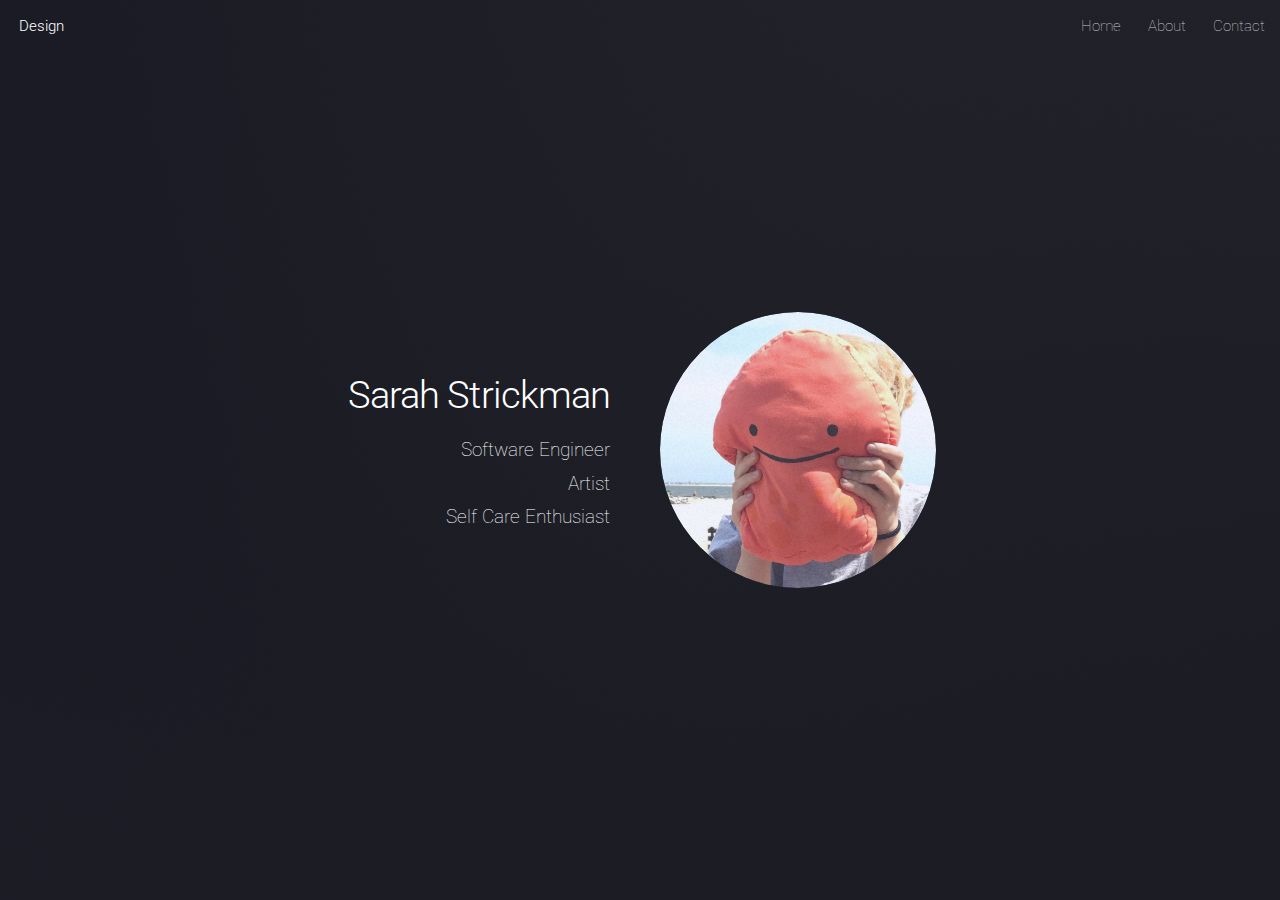
==== commit f4d81375: "photos uploaded" ====
--- a/index.html
+++ b/index.html
@@ -46,9 +46,11 @@
                     <div class="content">
                         <header>
                             <h2>Sarah Strickman</h2>
-                            <p>Software Engineer</p>
-                        </header>
-                        <span class="image"><img src="images/avatar-zepeto.png" alt="" /></span>
+                            <p>Software Engineer<br>
+                            Artist<br>
+                            Self Care Enthusiast</p>
+                        </header>
+                        <span class="image"><img src="images/splatoon-pfp.JPG" alt="" /></span>
                     </div>
                     <!-- <a href="#one" class="goto-next scrolly">Next</a> -->
                 </section>
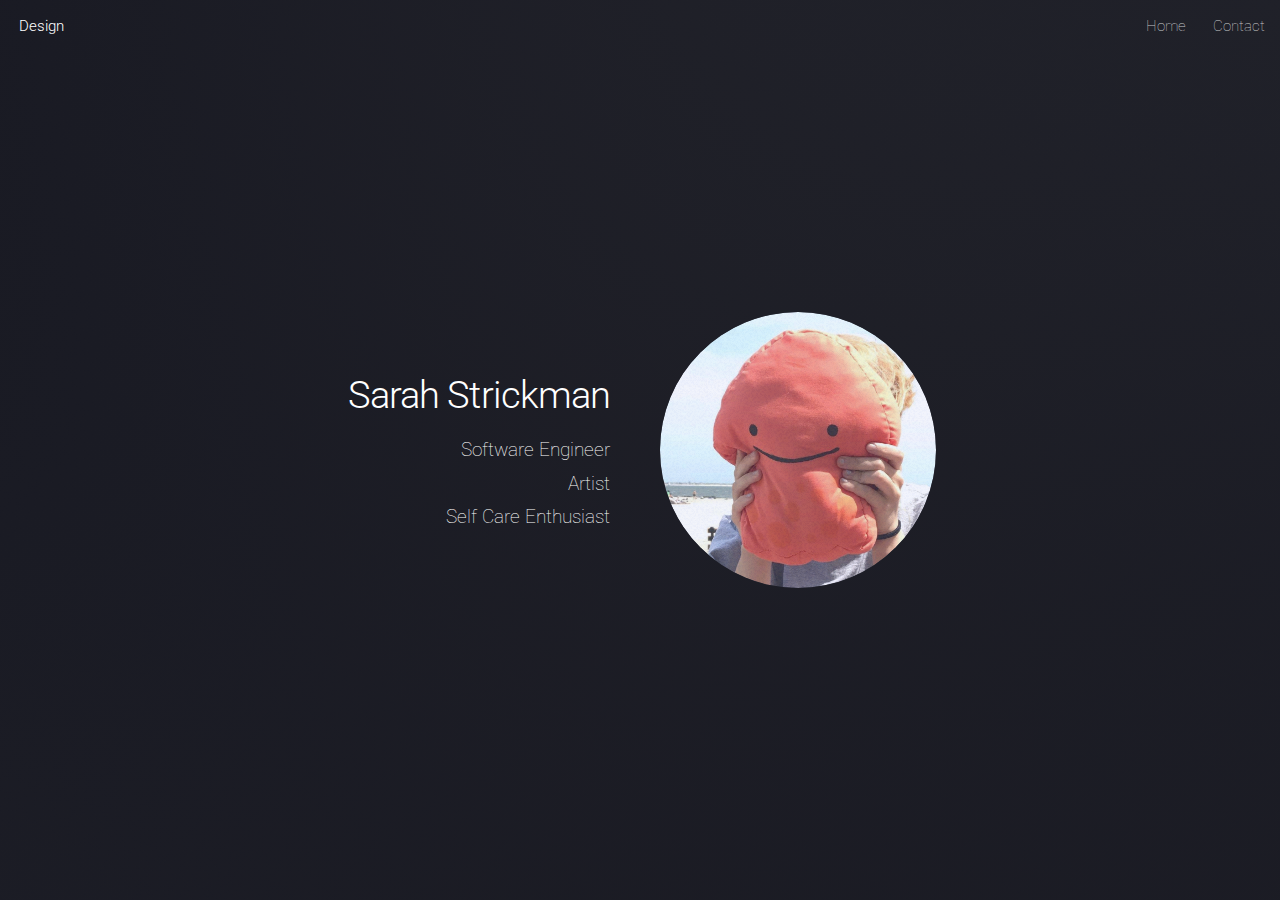
==== commit 73796e43: "index and contact updated" ====
--- a/index.html
+++ b/index.html
@@ -22,21 +22,22 @@
 				<nav id="nav">
 				<ul>
 				<li><a href="index.html">Home</a></li>
-				<li>
-					<a href="about.html">About</a>
-					<ul>
-						<li><a href="summary.html">Summary</a></li>
-						<li><a href="musings/index.html">Musings</a></li>
-						<li>
-							<a href="resume/index.html">Resume</a>
-							<ul>
-								<li><a href="resume/education.html">Education</a></li>
-								<li><a href="resume/experience.html">Experience</a></li>
-							</ul>
-						</li>
-					</ul>
-					</li>
-					<li><a href="contact.html">Contact</a></li>
+<!--				<li>-->
+<!--					<a href="about.html">About</a>-->
+<!--					<ul>-->
+<!--						<li><a href="summary.html">Summary</a></li>-->
+<!--                        <li><a href="musings/index.html">Musings</a></li>-->
+<!--                        <li><a href="portfolio/index.html">Portfolio</a></li>-->
+<!--						<li>-->
+<!--							<a href="resume/index.html">Resume</a>-->
+<!--							<ul>-->
+<!--								<li><a href="resume/education.html">Education</a></li>-->
+<!--								<li><a href="resume/experience.html">Experience</a></li>-->
+<!--							</ul>-->
+<!--						</li>-->
+<!--					</ul>-->
+<!--				</li>-->
+				<li><a href="contact.html">Contact</a></li>
 				</ul>
 				</nav>
 			</header>
--- a/assets/css/main.css
+++ b/assets/css/main.css
@@ -3775,9 +3775,9 @@
 
 		/* Section/Article */
 
-			header p br {
+			/* header p br {
 				display: none;
-			}
+			} */
 
 			header h2 + p {
 				font-size: 1em;
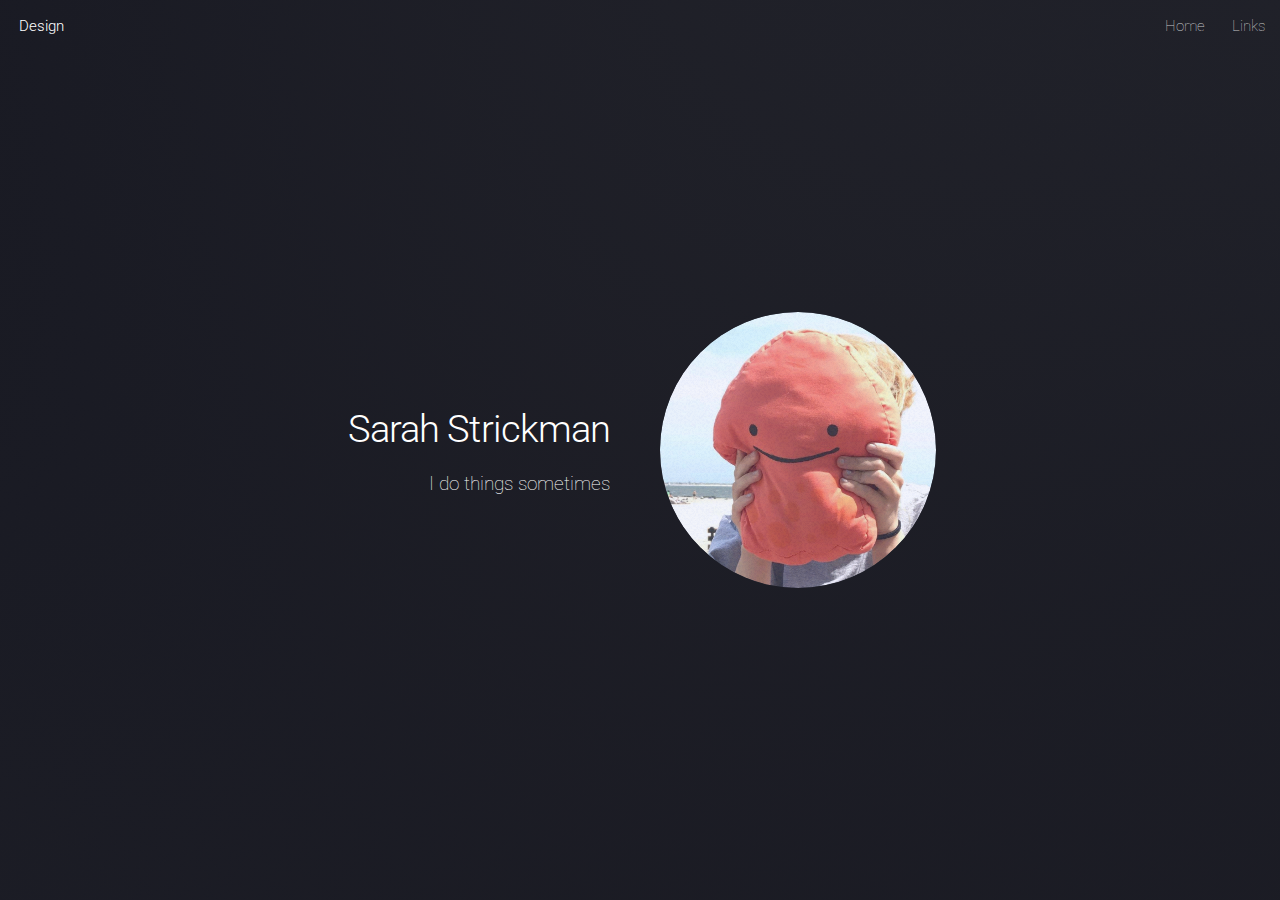
==== commit 0ea8dba2: "Update index.html" ====
--- a/index.html
+++ b/index.html
@@ -37,7 +37,7 @@
 <!--						</li>-->
 <!--					</ul>-->
 <!--				</li>-->
-				<li><a href="contact.html">Contact</a></li>
+				<li><a href="contact.html">Links</a></li>
 				</ul>
 				</nav>
 			</header>
@@ -47,9 +47,11 @@
                     <div class="content">
                         <header>
                             <h2>Sarah Strickman</h2>
-                            <p>Software Engineer<br>
-                            Artist<br>
+                            <p>I do things sometimes<br>
+                            <!--
+			    Artist<br>
                             Self Care Enthusiast</p>
+			    -->
                         </header>
                         <span class="image"><img src="images/splatoon-pfp.JPG" alt="" /></span>
                     </div>
@@ -213,4 +215,4 @@
 		<script src="assets/js/main.js"></script>
 
     </body>
-</html>+</html>
